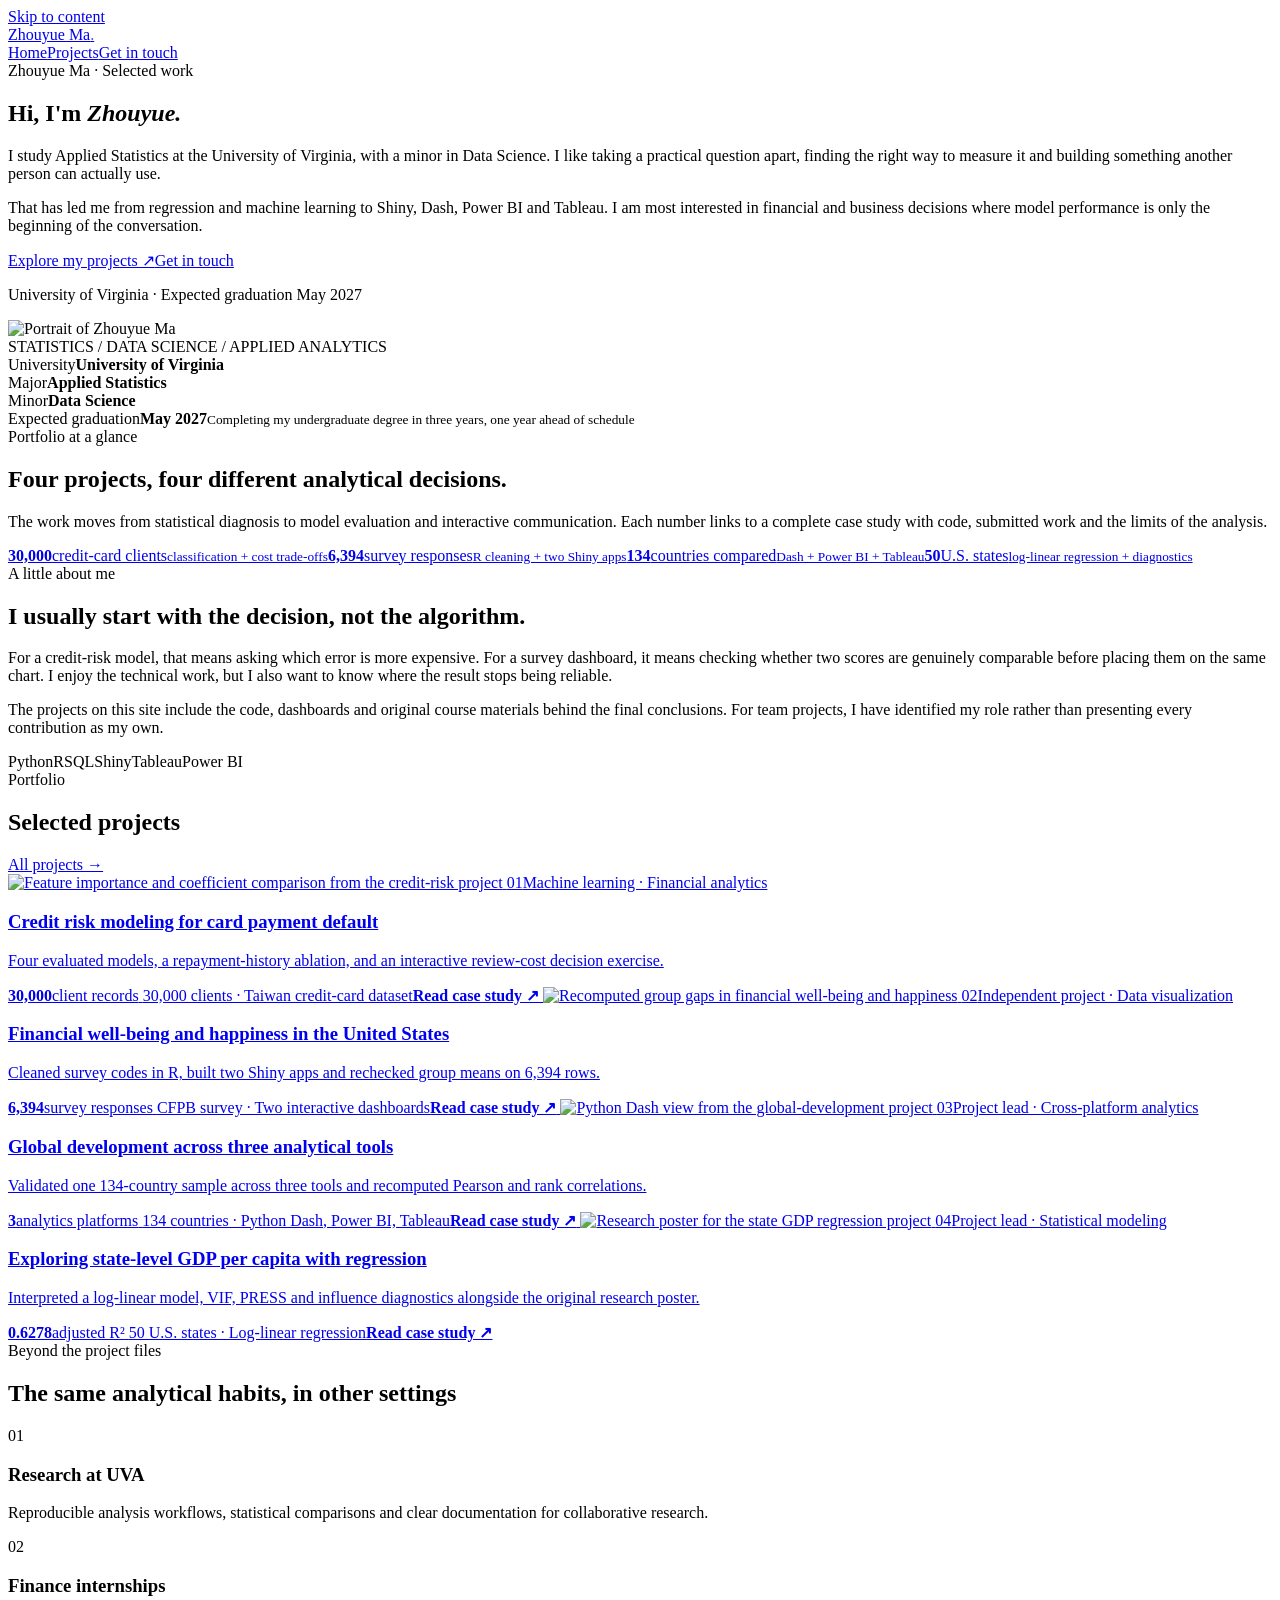
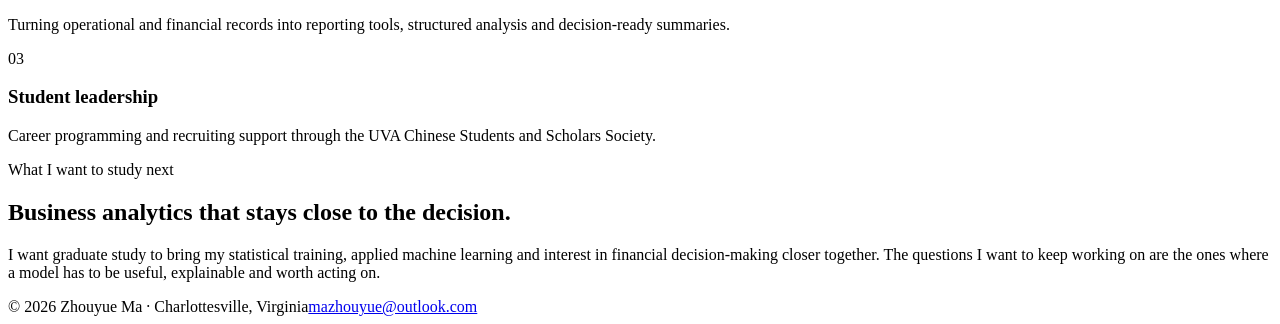
==== index.html @ e6e1ce8c "Publish portfolio: index.html" ====
<!doctype html><html lang="en"><head><meta charset="utf-8"><meta name="viewport" content="width=device-width,initial-scale=1"><meta name="theme-color" content="#12233d"><title>Selected work — Zhouyue Ma</title><meta name="description" content="Projects in financial analytics, machine learning and data visualization."><link rel="icon" type="image/svg+xml" href="/favicon.svg"><link rel="stylesheet" href="/assets/site.css"></head><body><a class="skip" href="#main">Skip to content</a><header class="mast"><nav class="wrap nav" aria-label="Main navigation"><a class="brand" href="/">Zhouyue Ma<span aria-hidden="true" style="color:#315de6">.</span></a><div class="navlinks"><a href="/" class="active" aria-current="page">Home</a><a href="/projects/" >Projects</a><a class="contact" href="mailto:mazhouyue@outlook.com">Get in touch</a></div></nav></header><main id="main"><div class="wrap">
<section class="personal-hero" aria-labelledby="home-title">
  <div class="personal-copy"><div class="eyebrow">Zhouyue Ma · Selected work</div>
    <h1 id="home-title">Hi, I'm <em>Zhouyue.</em></h1>
    <p class="personal-lead">I study Applied Statistics at the University of Virginia, with a minor in Data Science. I like taking a practical question apart, finding the right way to measure it and building something another person can actually use.</p>
    <p class="personal-detail">That has led me from regression and machine learning to Shiny, Dash, Power BI and Tableau. I am most interested in financial and business decisions where model performance is only the beginning of the conversation.</p>
    <div class="home-actions"><a class="link-button" href="/projects/">Explore my projects ↗</a><a class="link-button secondary" href="mailto:mazhouyue@outlook.com">Get in touch</a></div>
    <p class="personal-meta">University of Virginia · Expected graduation May 2027</p>
  </div>
  <div class="portrait-wrap"><div class="portrait-panel"><img src="https://zhouyue-ma-portfolio.aus6ve.chatgpt.site/assets/zhouyue-portrait.png" alt="Portrait of Zhouyue Ma" width="1024" height="1536"></div><span class="portrait-caption">STATISTICS / DATA SCIENCE / APPLIED ANALYTICS</span></div>
</section>
<section class="home-facts" aria-label="Profile at a glance"><div><span>University</span><strong>University of Virginia</strong></div><div><span>Major</span><strong>Applied Statistics</strong></div><div><span>Minor</span><strong>Data Science</strong></div><div><span>Expected graduation</span><strong>May 2027</strong><small>Completing my undergraduate degree in three years, one year ahead of schedule</small></div></section>
<section class="portfolio-snapshot" aria-labelledby="snapshot-title"><div class="snapshot-intro"><div class="eyebrow">Portfolio at a glance</div><h2 id="snapshot-title">Four projects, four different analytical decisions.</h2><p>The work moves from statistical diagnosis to model evaluation and interactive communication. Each number links to a complete case study with code, submitted work and the limits of the analysis.</p></div><div class="snapshot-grid"><a href="/projects/credit-risk/"><strong>30,000</strong><span>credit-card clients</span><small>classification + cost trade-offs</small></a><a href="/projects/financial-wellbeing/"><strong>6,394</strong><span>survey responses</span><small>R cleaning + two Shiny apps</small></a><a href="/projects/global-development/"><strong>134</strong><span>countries compared</span><small>Dash + Power BI + Tableau</small></a><a href="/projects/state-gdp-regression/"><strong>50</strong><span>U.S. states</span><small>log-linear regression + diagnostics</small></a></div></section>
<section class="about-home" id="about" aria-labelledby="about-title"><div class="eyebrow">A little about me</div><div class="about-layout"><h2 id="about-title">I usually start with the decision, not the algorithm.</h2><div><p>For a credit-risk model, that means asking which error is more expensive. For a survey dashboard, it means checking whether two scores are genuinely comparable before placing them on the same chart. I enjoy the technical work, but I also want to know where the result stops being reliable.</p><p>The projects on this site include the code, dashboards and original course materials behind the final conclusions. For team projects, I have identified my role rather than presenting every contribution as my own.</p><div class="tool-line"><span>Python</span><span>R</span><span>SQL</span><span>Shiny</span><span>Tableau</span><span>Power BI</span></div></div></div></section>
<section aria-labelledby="projects-title"><div class="section-head"><div><div class="eyebrow">Portfolio</div><h2 id="projects-title">Selected projects</h2></div><a href="/projects/">All projects →</a></div><div class="grid"><a class="card project-card project-1" href="/projects/credit-risk/">
          <span class="project-preview"><img src="https://zhouyue-ma-portfolio.aus6ve.chatgpt.site/assets/credit-risk-slide-28.png" alt="Feature importance and coefficient comparison from the credit-risk project" loading="lazy"></span>
          <span class="project-card-body"><span class="project-number">01</span><span class="meta">Machine learning · Financial analytics</span><h3>Credit risk modeling for card payment default</h3><p>Four evaluated models, a repayment-history ablation, and an interactive review-cost decision exercise.</p>
          <span class="project-proof"><strong>30,000</strong><span>client records</span></span>
          <span class="bottom"><span>30,000 clients · Taiwan credit-card dataset</span><b>Read case study ↗</b></span></span></a><a class="card project-card project-2" href="/projects/financial-wellbeing/">
          <span class="project-preview"><img src="https://zhouyue-ma-portfolio.aus6ve.chatgpt.site/assets/wellbeing-group-gaps.png" alt="Recomputed group gaps in financial well-being and happiness" loading="lazy"></span>
          <span class="project-card-body"><span class="project-number">02</span><span class="meta">Independent project · Data visualization</span><h3>Financial well-being and happiness in the United States</h3><p>Cleaned survey codes in R, built two Shiny apps and rechecked group means on 6,394 rows.</p>
          <span class="project-proof"><strong>6,394</strong><span>survey responses</span></span>
          <span class="bottom"><span>CFPB survey · Two interactive dashboards</span><b>Read case study ↗</b></span></span></a><a class="card project-card project-3" href="/projects/global-development/">
          <span class="project-preview"><img src="https://zhouyue-ma-portfolio.aus6ve.chatgpt.site/assets/development-original-003.png" alt="Python Dash view from the global-development project" loading="lazy"></span>
          <span class="project-card-body"><span class="project-number">03</span><span class="meta">Project lead · Cross-platform analytics</span><h3>Global development across three analytical tools</h3><p>Validated one 134-country sample across three tools and recomputed Pearson and rank correlations.</p>
          <span class="project-proof"><strong>3</strong><span>analytics platforms</span></span>
          <span class="bottom"><span>134 countries · Python Dash, Power BI, Tableau</span><b>Read case study ↗</b></span></span></a><a class="card project-card project-4" href="/projects/state-gdp-regression/">
          <span class="project-preview"><img src="https://zhouyue-ma-portfolio.aus6ve.chatgpt.site/assets/state-gdp-poster.png" alt="Research poster for the state GDP regression project" loading="lazy"></span>
          <span class="project-card-body"><span class="project-number">04</span><span class="meta">Project lead · Statistical modeling</span><h3>Exploring state-level GDP per capita with regression</h3><p>Interpreted a log-linear model, VIF, PRESS and influence diagnostics alongside the original research poster.</p>
          <span class="project-proof"><strong>0.6278</strong><span>adjusted R²</span></span>
          <span class="bottom"><span>50 U.S. states · Log-linear regression</span><b>Read case study ↗</b></span></span></a></div></section>
<section class="experience-home" aria-labelledby="experience-title"><div class="section-head"><div><div class="eyebrow">Beyond the project files</div><h2 id="experience-title">The same analytical habits, in other settings</h2></div></div><div class="experience-list"><article><span>01</span><div><h3>Research at UVA</h3><p>Reproducible analysis workflows, statistical comparisons and clear documentation for collaborative research.</p></div></article><article><span>02</span><div><h3>Finance internships</h3><p>Turning operational and financial records into reporting tools, structured analysis and decision-ready summaries.</p></div></article><article><span>03</span><div><h3>Student leadership</h3><p>Career programming and recruiting support through the UVA Chinese Students and Scholars Society.</p></div></article></div></section>
<section class="next-home"><div><div class="eyebrow">What I want to study next</div><h2>Business analytics that stays close to the decision.</h2></div><p>I want graduate study to bring my statistical training, applied machine learning and interest in financial decision-making closer together. The questions I want to keep working on are the ones where a model has to be useful, explainable and worth acting on.</p></section>
</div></main><footer class="footer"><div class="wrap"><span>© 2026 Zhouyue Ma · Charlottesville, Virginia</span><span><a href="mailto:mazhouyue@outlook.com">mazhouyue@outlook.com</a></span></div></footer></body></html>
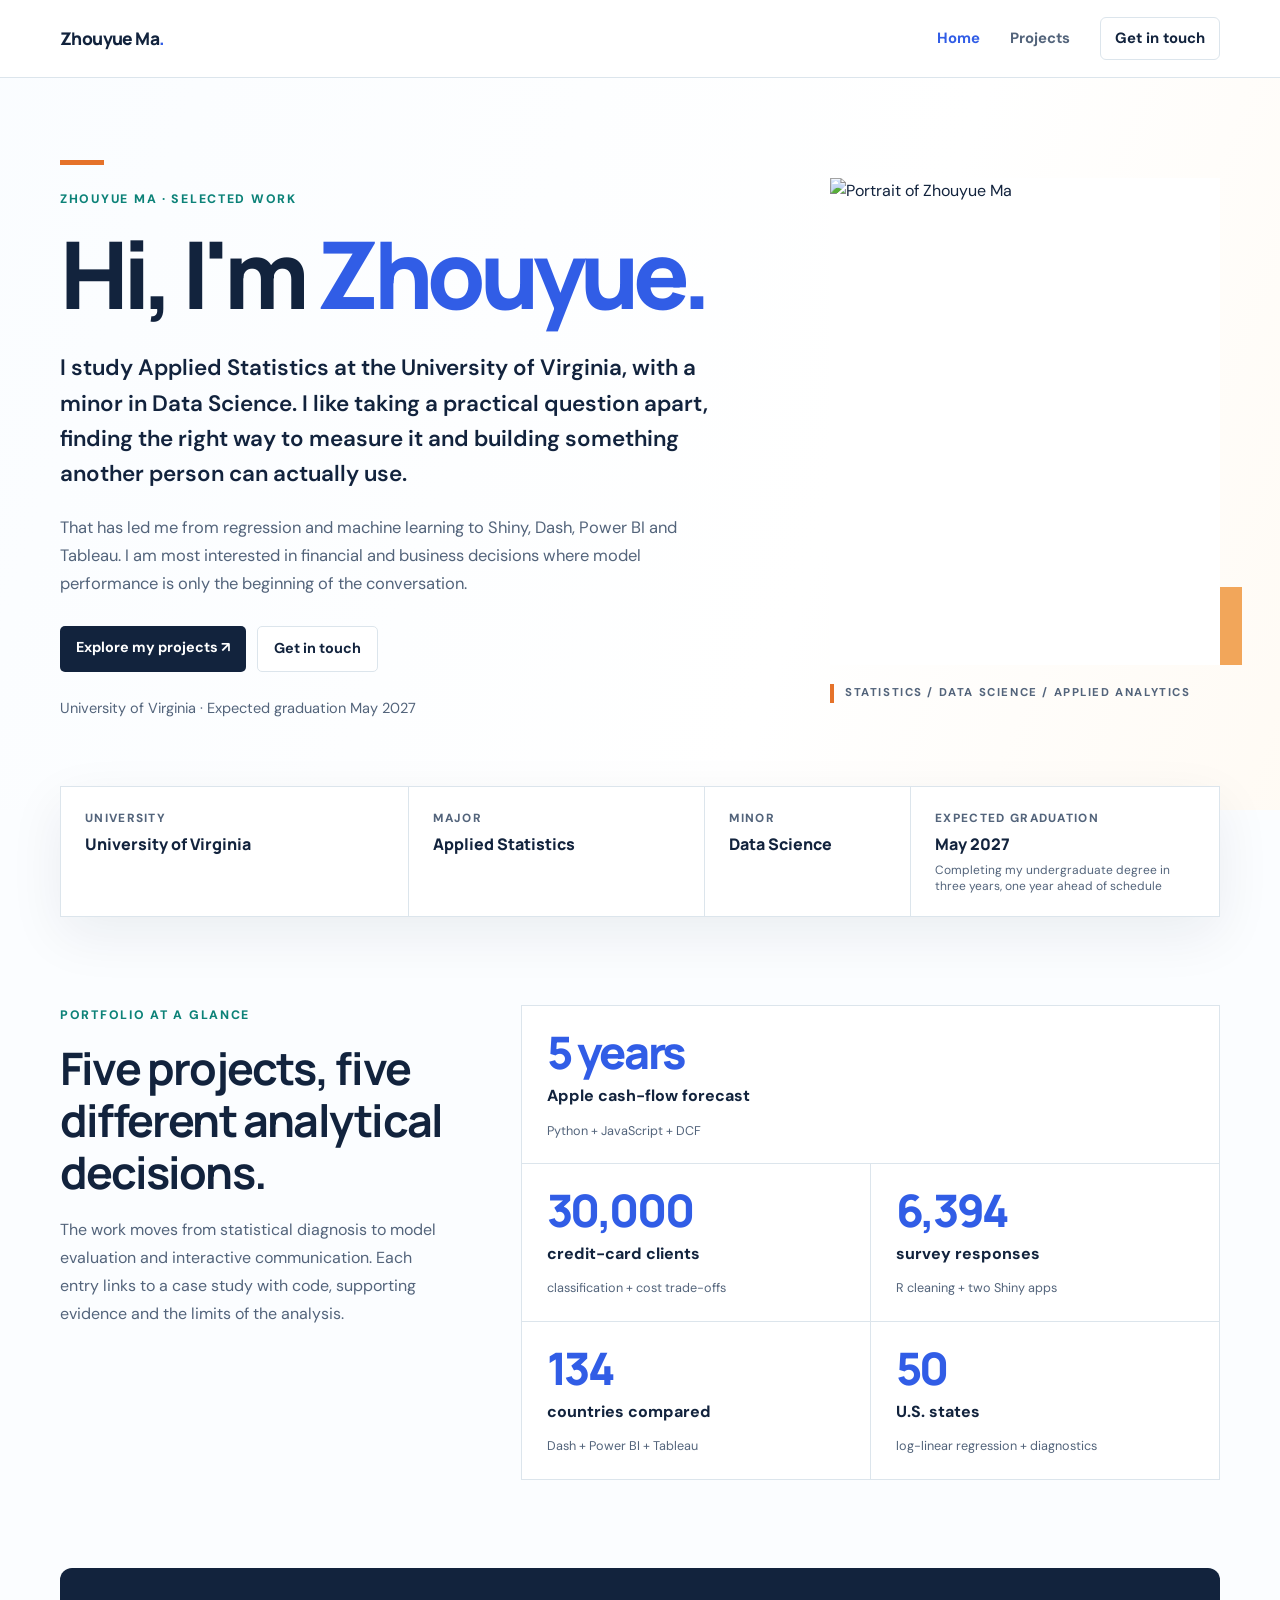
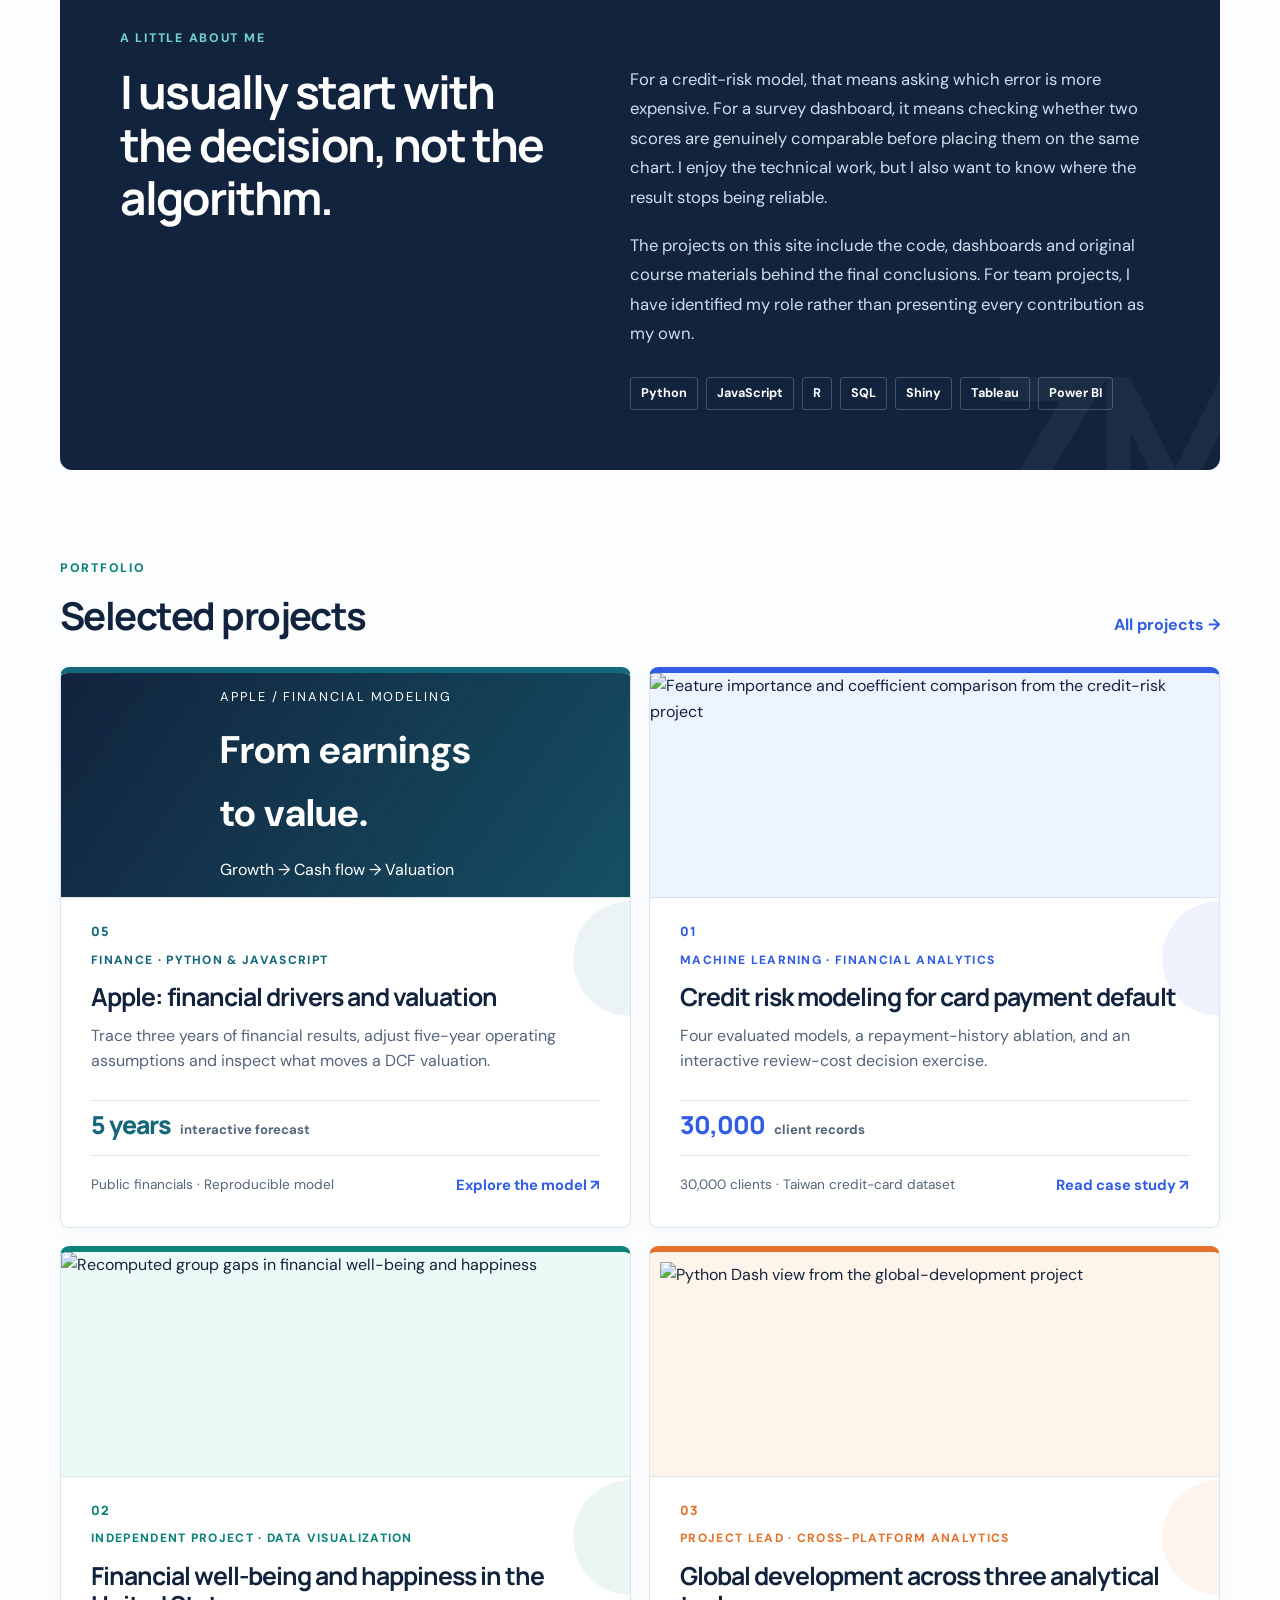
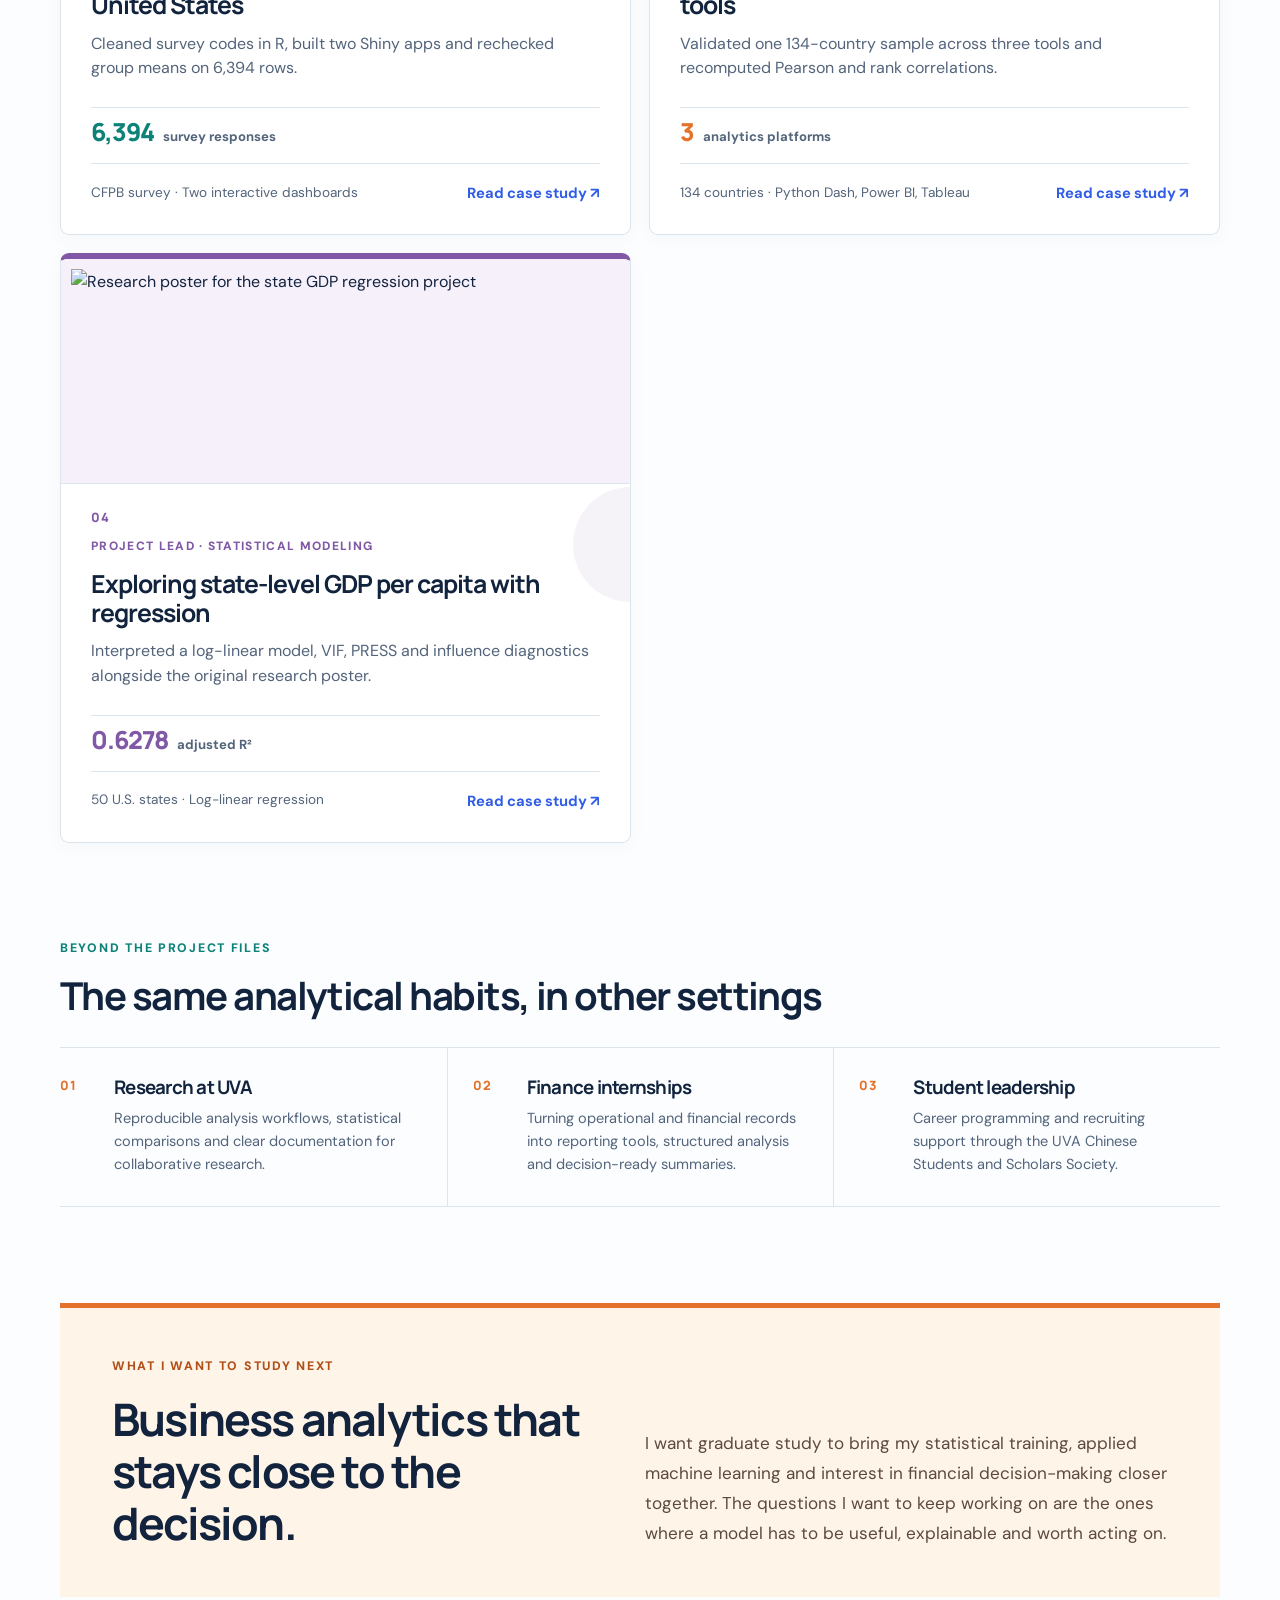
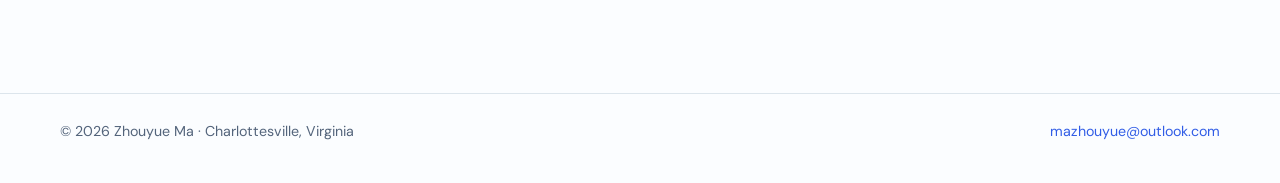
==== commit 5881e4bd: "Add Apple financial analysis and interactive DCF with sourced data and reproducible models" ====
--- a/index.html
+++ b/index.html
@@ -10,9 +10,9 @@
   <div class="portrait-wrap"><div class="portrait-panel"><img src="https://zhouyue-ma-portfolio.aus6ve.chatgpt.site/assets/zhouyue-portrait.png" alt="Portrait of Zhouyue Ma" width="1024" height="1536"></div><span class="portrait-caption">STATISTICS / DATA SCIENCE / APPLIED ANALYTICS</span></div>
 </section>
 <section class="home-facts" aria-label="Profile at a glance"><div><span>University</span><strong>University of Virginia</strong></div><div><span>Major</span><strong>Applied Statistics</strong></div><div><span>Minor</span><strong>Data Science</strong></div><div><span>Expected graduation</span><strong>May 2027</strong><small>Completing my undergraduate degree in three years, one year ahead of schedule</small></div></section>
-<section class="portfolio-snapshot" aria-labelledby="snapshot-title"><div class="snapshot-intro"><div class="eyebrow">Portfolio at a glance</div><h2 id="snapshot-title">Four projects, four different analytical decisions.</h2><p>The work moves from statistical diagnosis to model evaluation and interactive communication. Each number links to a complete case study with code, submitted work and the limits of the analysis.</p></div><div class="snapshot-grid"><a href="/projects/credit-risk/"><strong>30,000</strong><span>credit-card clients</span><small>classification + cost trade-offs</small></a><a href="/projects/financial-wellbeing/"><strong>6,394</strong><span>survey responses</span><small>R cleaning + two Shiny apps</small></a><a href="/projects/global-development/"><strong>134</strong><span>countries compared</span><small>Dash + Power BI + Tableau</small></a><a href="/projects/state-gdp-regression/"><strong>50</strong><span>U.S. states</span><small>log-linear regression + diagnostics</small></a></div></section>
-<section class="about-home" id="about" aria-labelledby="about-title"><div class="eyebrow">A little about me</div><div class="about-layout"><h2 id="about-title">I usually start with the decision, not the algorithm.</h2><div><p>For a credit-risk model, that means asking which error is more expensive. For a survey dashboard, it means checking whether two scores are genuinely comparable before placing them on the same chart. I enjoy the technical work, but I also want to know where the result stops being reliable.</p><p>The projects on this site include the code, dashboards and original course materials behind the final conclusions. For team projects, I have identified my role rather than presenting every contribution as my own.</p><div class="tool-line"><span>Python</span><span>R</span><span>SQL</span><span>Shiny</span><span>Tableau</span><span>Power BI</span></div></div></div></section>
-<section aria-labelledby="projects-title"><div class="section-head"><div><div class="eyebrow">Portfolio</div><h2 id="projects-title">Selected projects</h2></div><a href="/projects/">All projects →</a></div><div class="grid"><a class="card project-card project-1" href="/projects/credit-risk/">
+<section class="portfolio-snapshot" aria-labelledby="snapshot-title"><div class="snapshot-intro"><div class="eyebrow">Portfolio at a glance</div><h2 id="snapshot-title">Five projects, five different analytical decisions.</h2><p>The work moves from statistical diagnosis to model evaluation and interactive communication. Each entry links to a case study with code, supporting evidence and the limits of the analysis.</p></div><div class="snapshot-grid"><a href="/projects/apple-valuation/"><strong>5 years</strong><span>Apple cash-flow forecast</span><small>Python + JavaScript + DCF</small></a><a href="/projects/credit-risk/"><strong>30,000</strong><span>credit-card clients</span><small>classification + cost trade-offs</small></a><a href="/projects/financial-wellbeing/"><strong>6,394</strong><span>survey responses</span><small>R cleaning + two Shiny apps</small></a><a href="/projects/global-development/"><strong>134</strong><span>countries compared</span><small>Dash + Power BI + Tableau</small></a><a href="/projects/state-gdp-regression/"><strong>50</strong><span>U.S. states</span><small>log-linear regression + diagnostics</small></a></div></section>
+<section class="about-home" id="about" aria-labelledby="about-title"><div class="eyebrow">A little about me</div><div class="about-layout"><h2 id="about-title">I usually start with the decision, not the algorithm.</h2><div><p>For a credit-risk model, that means asking which error is more expensive. For a survey dashboard, it means checking whether two scores are genuinely comparable before placing them on the same chart. I enjoy the technical work, but I also want to know where the result stops being reliable.</p><p>The projects on this site include the code, dashboards and original course materials behind the final conclusions. For team projects, I have identified my role rather than presenting every contribution as my own.</p><div class="tool-line"><span>Python</span><span>JavaScript</span><span>R</span><span>SQL</span><span>Shiny</span><span>Tableau</span><span>Power BI</span></div></div></div></section>
+<section aria-labelledby="projects-title"><div class="section-head"><div><div class="eyebrow">Portfolio</div><h2 id="projects-title">Selected projects</h2></div><a href="/projects/">All projects →</a></div><div class="grid"><a class="card project-card project-5" href="/projects/apple-valuation/"><span class="project-preview" style="display:flex;align-items:center;justify-content:center;min-height:210px;background:linear-gradient(125deg,#12233d,#154f63);color:white;"><span style="padding:28px"><span style="display:block;font-size:.8rem;letter-spacing:.15em">APPLE / FINANCIAL MODELING</span><strong style="display:block;font-size:2.4rem;margin:12px 0">From earnings<br>to value.</strong><span>Growth → Cash flow → Valuation</span></span></span><span class="project-card-body"><span class="project-number">05</span><span class="meta">Finance · Python & JavaScript</span><h3>Apple: financial drivers and valuation</h3><p>Trace three years of financial results, adjust five-year operating assumptions and inspect what moves a DCF valuation.</p><span class="project-proof"><strong>5 years</strong><span>interactive forecast</span></span><span class="bottom"><span>Public financials · Reproducible model</span><b>Explore the model ↗</b></span></span></a><a class="card project-card project-1" href="/projects/credit-risk/">
           <span class="project-preview"><img src="https://zhouyue-ma-portfolio.aus6ve.chatgpt.site/assets/credit-risk-slide-28.png" alt="Feature importance and coefficient comparison from the credit-risk project" loading="lazy"></span>
           <span class="project-card-body"><span class="project-number">01</span><span class="meta">Machine learning · Financial analytics</span><h3>Credit risk modeling for card payment default</h3><p>Four evaluated models, a repayment-history ablation, and an interactive review-cost decision exercise.</p>
           <span class="project-proof"><strong>30,000</strong><span>client records</span></span>
@@ -31,4 +31,4 @@
           <span class="bottom"><span>50 U.S. states · Log-linear regression</span><b>Read case study ↗</b></span></span></a></div></section>
 <section class="experience-home" aria-labelledby="experience-title"><div class="section-head"><div><div class="eyebrow">Beyond the project files</div><h2 id="experience-title">The same analytical habits, in other settings</h2></div></div><div class="experience-list"><article><span>01</span><div><h3>Research at UVA</h3><p>Reproducible analysis workflows, statistical comparisons and clear documentation for collaborative research.</p></div></article><article><span>02</span><div><h3>Finance internships</h3><p>Turning operational and financial records into reporting tools, structured analysis and decision-ready summaries.</p></div></article><article><span>03</span><div><h3>Student leadership</h3><p>Career programming and recruiting support through the UVA Chinese Students and Scholars Society.</p></div></article></div></section>
 <section class="next-home"><div><div class="eyebrow">What I want to study next</div><h2>Business analytics that stays close to the decision.</h2></div><p>I want graduate study to bring my statistical training, applied machine learning and interest in financial decision-making closer together. The questions I want to keep working on are the ones where a model has to be useful, explainable and worth acting on.</p></section>
-</div></main><footer class="footer"><div class="wrap"><span>© 2026 Zhouyue Ma · Charlottesville, Virginia</span><span><a href="mailto:mazhouyue@outlook.com">mazhouyue@outlook.com</a></span></div></footer></body></html>+</div></main><footer class="footer"><div class="wrap"><span>© 2026 Zhouyue Ma · Charlottesville, Virginia</span><span><a href="mailto:mazhouyue@outlook.com">mazhouyue@outlook.com</a></span></div></footer></body></html>
--- a/assets/site.css
+++ b/assets/site.css
@@ -0,0 +1,30 @@
+@import url('https://fonts.googleapis.com/css2?family=DM+Sans:wght@400;500;600;700&family=Manrope:wght@400;500;600;700;800&display=swap');
+:root{color-scheme:light;--ink:#12233d;--muted:#53647b;--blue:#315de6;--teal:#0c8278;--amber:#d89124;--line:#dce5ec;--wash:#f1f6fb;--white:#fff;--shadow:0 16px 48px rgba(20,46,78,.08)}
+.project-5{--card-accent:#146879;--card-wash:#edf6f7}@media(min-width:621px){.snapshot-grid a:first-child{grid-column:1 / -1;min-height:130px}}
+*{box-sizing:border-box}html{scroll-behavior:smooth}body{margin:0;background:#fbfdff;color:var(--ink);font-family:'DM Sans',Arial,sans-serif;font-size:1rem;line-height:1.65}a{color:var(--blue);text-decoration:none}a:hover{text-decoration:underline}a:focus-visible,button:focus-visible{outline:3px solid var(--amber);outline-offset:3px}img{max-width:100%;height:auto}h1,h2,h3,p{margin-top:0}h1,h2,h3{font-family:Manrope,Arial,sans-serif;line-height:1.16;letter-spacing:-.04em}h1{font-size:clamp(2.65rem,6vw,5.25rem);font-weight:800}h2{font-size:clamp(1.75rem,3vw,2.55rem)}h3{font-size:1.27rem}.wrap{width:min(1160px,calc(100% - 48px));margin-inline:auto}.skip{position:absolute;left:-9999px;top:10px;background:var(--ink);color:#fff;padding:.6rem 1rem;z-index:10}.skip:focus{left:14px}.mast{border-bottom:1px solid var(--line);background:#fff}.nav{min-height:77px;display:flex;align-items:center;justify-content:space-between;gap:20px}.brand{font-family:Manrope,Arial,sans-serif;font-weight:800;font-size:1.09rem;color:var(--ink);letter-spacing:-.035em}.brand:hover{text-decoration:none}.navlinks{display:flex;align-items:center;gap:30px}.navlinks a{font-weight:700;color:var(--muted);font-size:.93rem}.navlinks a.active,.navlinks a:hover{color:var(--blue)}.navlinks .contact{border:1px solid var(--line);padding:.49rem .88rem;border-radius:6px;color:var(--ink)}.eyebrow{text-transform:uppercase;letter-spacing:.14em;font-size:.77rem;font-weight:800;color:var(--teal);margin-bottom:1rem}.hero{display:grid;grid-template-columns:minmax(0,1.26fr) minmax(260px,.74fr);align-items:end;gap:55px;padding:92px 0 74px}.hero h1{margin-bottom:20px}.hero h1 em{font-style:normal;color:var(--blue)}.intro{font-size:clamp(1.12rem,1.7vw,1.3rem);line-height:1.65;max-width:660px;color:var(--muted)}.hero-note{background:var(--ink);color:#e8efff;padding:31px;border-radius:10px;position:relative;overflow:hidden}.hero-note:before{content:"";position:absolute;top:0;left:0;right:0;height:5px;background:linear-gradient(90deg,var(--blue),#42cfca,var(--amber))}.hero-note .label{color:#a9c1ff;font-weight:800;font-size:.76rem;letter-spacing:.15em;text-transform:uppercase}.hero-note p{font-size:1.14rem;line-height:1.48;margin:18px 0 24px}.hero-note small{color:#c6d5ed;font-size:.85rem}.metrics{display:grid;grid-template-columns:repeat(3,1fr);border-block:1px solid var(--line);margin-bottom:85px}.metric{padding:23px 0}.metric+ .metric{border-left:1px solid var(--line);padding-left:34px}.metric strong{display:block;font-family:Manrope;font-weight:800;font-size:1.18rem}.metric span{display:block;color:var(--muted);font-size:.88rem}.section-head{display:flex;justify-content:space-between;align-items:end;gap:30px;margin:0 0 28px}.section-head h2{margin-bottom:0}.section-head a{white-space:nowrap;font-weight:700}.grid{display:grid;grid-template-columns:repeat(2,minmax(0,1fr));gap:18px}.card{background:#fff;border:1px solid var(--line);border-radius:9px;padding:31px;display:flex;flex-direction:column;min-height:295px;box-shadow:0 4px 20px rgba(25,49,74,.03);transition:transform .2s,box-shadow .2s,border-color .2s;color:var(--ink)}.card:hover{text-decoration:none;transform:translateY(-3px);border-color:#a8bfe5;box-shadow:var(--shadow)}.card .meta{font-weight:800;color:var(--teal);font-size:.75rem;letter-spacing:.11em;text-transform:uppercase}.card h3{font-size:1.55rem;margin:26px 0 12px}.card p{color:var(--muted);line-height:1.55;margin-bottom:26px}.card .bottom{margin-top:auto;display:flex;justify-content:space-between;gap:16px;align-items:center;border-top:1px solid var(--line);padding-top:17px;font-size:.85rem;color:var(--muted)}.card .bottom b{color:var(--blue);font-size:.92rem}.card.featured{background:#eef5ff;border-color:#cfddf4}.card.featured .meta{color:var(--blue)}.closing{margin:90px 0 95px;background:#eaf3f7;border-radius:10px;padding:48px 54px}.closing p{color:var(--muted);max-width:690px;margin-bottom:0}.footer{border-top:1px solid var(--line);padding:26px 0 40px;color:var(--muted);font-size:.89rem}.footer .wrap{display:flex;justify-content:space-between;gap:20px}.listing-top{padding:74px 0 42px}.listing-top h1{font-size:clamp(2.7rem,5vw,4.1rem);margin-bottom:14px}.listing-top p{color:var(--muted);max-width:750px;font-size:1.15rem}.listing{padding-bottom:90px}.article-head{padding:67px 0 50px;border-bottom:1px solid var(--line)}.breadcrumb{font-size:.86rem;font-weight:700;margin-bottom:31px}.breadcrumb a{color:var(--muted)}.article-head h1{max-width:1010px;font-size:clamp(2.6rem,5.3vw,4.65rem);margin-bottom:20px}.article-head .dek{font-size:1.22rem;line-height:1.55;color:var(--muted);max-width:790px;margin-bottom:25px}.tags{display:flex;flex-wrap:wrap;gap:9px}.tags span{border:1px solid #cadaeb;border-radius:4px;padding:4px 11px;font-size:.82rem;font-weight:700;color:#3c536b;background:#fff}.article{display:grid;grid-template-columns:minmax(0,1.54fr) minmax(255px,.66fr);gap:65px;padding-top:52px;padding-bottom:95px}.article h2{font-size:1.7rem;margin:48px 0 15px}.article h2:first-child{margin-top:0}.article p,.article li{color:#34465c}.article ul{padding-left:1.3rem}.article li{padding-left:4px;margin-bottom:.65rem}.side{align-self:start;position:sticky;top:24px;border:1px solid var(--line);background:#fff;border-radius:8px;padding:26px}.side .k{font-size:.76rem;letter-spacing:.12em;text-transform:uppercase;font-weight:800;color:var(--teal);margin-bottom:7px}.side p{margin-bottom:19px;color:var(--ink);font-size:.94rem;line-height:1.48}.side p:last-child{margin-bottom:0}.figure{background:var(--wash);border:1px solid var(--line);border-radius:8px;margin:25px 0 35px;padding:20px}.figure img{width:100%;display:block;background:#fff;border-radius:4px}.figure figcaption{font-size:.85rem;color:var(--muted);margin-top:13px}.statrow{display:grid;grid-template-columns:repeat(3,1fr);gap:9px;margin:26px 0}.statbox{background:#edf4fa;border-top:3px solid var(--blue);padding:18px 17px;border-radius:3px}.statbox b{display:block;font-family:Manrope;font-size:1.42rem;line-height:1.2}.statbox span{display:block;color:var(--muted);font-size:.81rem;margin-top:6px;line-height:1.45}.callout{background:#eff9f7;border-left:3px solid var(--teal);padding:17px 20px;margin:25px 0;color:var(--ink)}.callout p{margin:0}.link-row{display:flex;flex-wrap:wrap;gap:12px;margin:24px 0}.link-button{display:inline-block;background:var(--ink);color:white;padding:.64rem 1rem;border-radius:5px;font-weight:700;font-size:.9rem}.link-button:hover{background:var(--blue);color:#fff;text-decoration:none}.link-button.secondary{background:#fff;color:var(--ink);border:1px solid var(--line)}.smallprint{font-size:.87rem;color:var(--muted)!important}.plot{width:100%;display:block;background:white;border-radius:4px}hr{border:0;border-top:1px solid var(--line);margin:38px 0}@media(max-width:850px){.hero{grid-template-columns:1fr;padding:65px 0 48px;gap:28px}.hero-note{max-width:520px}.article{grid-template-columns:1fr;gap:20px}.side{position:static;order:-1}.metrics{margin-bottom:65px}}@media(max-width:620px){.wrap{width:min(100% - 32px,1160px)}.nav{min-height:65px}.navlinks{gap:13px}.navlinks a{font-size:.84rem}.navlinks .contact{display:none}.brand{font-size:1rem}.grid{grid-template-columns:1fr}.metrics{grid-template-columns:1fr}.metric+.metric{border-left:0;border-top:1px solid var(--line);padding-left:0}.metric{padding:13px 0}.section-head{align-items:start;flex-direction:column;gap:8px}.closing{padding:30px 24px;margin:60px 0}.footer .wrap{display:block}.article-head{padding-top:42px}.statrow{grid-template-columns:1fr}.card{min-height:255px}.article{padding-top:25px}.listing-top{padding-top:45px}}
+
+.article.expanded{grid-template-columns:minmax(0,1fr)}.article.expanded .side{position:static;order:-1}.visual-gallery{display:grid;grid-template-columns:minmax(0,1fr);gap:10px;margin:24px 0 40px}.visual-gallery .figure{margin:0;padding:18px}.visual-gallery img{width:100%;height:auto}.dashboard-frame{border:1px solid var(--line);background:#fff;border-radius:8px;overflow:hidden;min-height:680px;margin:20px 0 4px}.dashboard-frame iframe{display:block;border:0;width:100%;height:680px}.article.expanded h3{margin:32px 0 10px;font-size:1.28rem}@media(max-width:620px){.visual-gallery .figure{padding:9px}.dashboard-frame,.dashboard-frame iframe{min-height:540px;height:540px}}
+
+.case-jump{display:flex;gap:10px;flex-wrap:wrap;border-top:1px solid var(--line);border-bottom:1px solid var(--line);padding:18px 0;margin:30px 0}.case-jump a{background:var(--wash);border:1px solid var(--line);border-radius:5px;padding:7px 13px;font-weight:700}.results-table{max-width:100%;overflow-x:auto;margin:24px 0 32px;border:1px solid var(--line);border-radius:8px}.results-table table{border-collapse:collapse;width:100%;min-width:710px;font-size:.9rem;font-variant-numeric:tabular-nums;background:#fff}.results-table caption{text-align:left;font-weight:700;padding:14px 17px;color:var(--ink)}.results-table th,.results-table td{padding:12px 14px;border-top:1px solid var(--line);text-align:right}.results-table th:first-child,.results-table td:first-child{text-align:left}.results-table thead{background:var(--wash)}.results-table tbody tr:nth-child(even){background:#f8fbfe}
+
+/* Technical case-study layout */
+.tech-case{max-width:1040px}.tech-eyebrow{color:var(--teal);font-size:.83rem;letter-spacing:.12em;text-transform:uppercase;font-weight:800;margin:6px 0 12px}.tech-case h2{font-size:clamp(2rem,4vw,3.25rem);max-width:850px;margin:0 0 20px}.tech-case h3{font-size:clamp(1.45rem,2vw,1.9rem);margin:55px 0 14px}.tech-case h4{font-size:1.13rem;margin:22px 0 12px}.tech-case .tech-intro{font-size:1.18rem;max-width:830px;line-height:1.65}.tech-facts{display:flex;gap:0;flex-wrap:wrap;background:var(--wash);border:1px solid var(--line);border-radius:8px;margin:28px 0 38px}.tech-facts>div{flex:1 1 220px;padding:20px;border-right:1px solid var(--line)}.tech-facts>div:last-child{border-right:0}.tech-facts b{display:block;font-size:1.8rem;color:var(--ink);line-height:1.15}.tech-facts span{display:block;color:var(--muted);font-size:.93rem;margin-top:7px}.method-grid{display:grid;grid-template-columns:repeat(3,minmax(0,1fr));gap:13px;margin:22px 0}.method-grid>div,.tech-judgment,.platform-grid>div{border:1px solid var(--line);background:#fff;border-radius:8px;padding:22px}.method-grid b,.tech-judgment b,.platform-grid b{display:block;font-size:1.04rem;color:var(--ink);margin-bottom:9px}.method-grid p,.tech-judgment p,.platform-grid p{margin-bottom:0}.tech-note{font-size:.92rem;color:var(--muted);max-width:870px}.tech-control{border:1px solid var(--line);border-radius:8px;background:var(--wash);padding:24px;margin:20px 0}.tech-control label{display:block;font-weight:700}.tech-control input{display:block;width:100%;max-width:520px;margin:18px 0;accent-color:var(--blue)}.tech-control p{font-size:.9rem;margin:0}.tech-judgment{border-left:4px solid var(--teal);background:var(--wash);margin:38px 0}.tech-pair{display:grid;grid-template-columns:repeat(2,minmax(0,1fr));gap:20px}.tech-pair .figure{margin:12px 0}.tech-pair .dashboard-frame,.tech-pair .dashboard-frame iframe{height:580px;min-height:580px}.code-window{overflow-x:auto;background:#142540;color:#eaf3ff;padding:23px;border-radius:8px;line-height:1.55;font-size:.94rem}.code-window code{font-family:ui-monospace,SFMono-Regular,Menlo,monospace}.tool-controls{display:flex;gap:18px;flex-wrap:wrap;margin:20px 0}.tool-controls label{font-size:.95rem;font-weight:700;flex:1 1 290px}.tool-controls select,.tool-controls input{display:block;width:100%;padding:11px 13px;margin-top:8px;border:1px solid #aabacc;border-radius:5px;background:#fff;font:inherit;color:var(--ink)}.tech-plot{border:1px solid var(--line);background:#fff;border-radius:8px;padding:10px 18px 18px}.tech-plot svg{display:block;width:100%;height:auto}.tech-plot p{margin:3px 8px}.platform-grid{display:grid;grid-template-columns:1fr;gap:24px}.platform-grid img{display:block;width:100%;height:auto;max-height:650px;object-fit:contain;background:#f6f9fc;border:1px solid var(--line);margin:14px 0}.platform-grid p{margin:9px 0}.equation-card{background:#142540;color:#fff;padding:28px;border-radius:8px;margin:27px 0}.equation-card span,.equation-card small{display:block;color:#d3e0ef}.equation-card strong{display:block;font-size:clamp(1.05rem,2vw,1.45rem);font-weight:650;line-height:1.55;margin:12px 0;overflow-wrap:anywhere}.calculated{border:1px solid var(--line);border-radius:8px;padding:20px;background:var(--wash)}.calculated strong{display:block;font-size:2rem;color:var(--blue)}.calculated span{color:var(--muted)}.source-evidence{margin:55px 0;border:1px solid var(--line);border-radius:8px;background:#fff}.source-evidence summary{cursor:pointer;font-weight:750;font-size:1.1rem;padding:20px 23px;color:var(--ink)}.source-evidence summary:hover{background:var(--wash)}.source-evidence-inner{border-top:1px solid var(--line);padding:18px 23px 28px}.source-evidence-inner h2:first-child{margin-top:12px}@media(max-width:750px){.method-grid,.tech-pair{grid-template-columns:1fr}.tech-facts>div{border-bottom:1px solid var(--line)}.tech-pair .dashboard-frame,.tech-pair .dashboard-frame iframe{height:540px;min-height:540px}.source-evidence-inner{padding:14px}}
+
+.group-explorer{border:1px solid var(--line);border-radius:8px;background:#fff;padding:20px;margin:18px 0}.group-row{border-top:1px solid var(--line);padding:14px 0}.group-label{font-weight:750;color:var(--ink);margin-bottom:8px}.group-bar{display:grid;grid-template-columns:170px minmax(0,1fr) 48px;gap:12px;align-items:center;font-size:.88rem;margin:5px 0}.group-track{height:10px;background:#e9f0f6;border-radius:3px;overflow:hidden}.group-track div{height:100%}@media(max-width:620px){.group-bar{grid-template-columns:120px minmax(0,1fr) 38px;gap:7px;font-size:.77rem}.group-explorer{padding:12px}}
+
+.supplemental-evidence{margin:55px 0;padding-top:27px;border-top:1px solid var(--line)}.supplemental-evidence h3{margin-bottom:13px}.supplemental-evidence>p{color:var(--muted)}
+.model-visual,.cost-chart{border:1px solid var(--line);background:#fff;border-radius:8px;padding:23px;margin:24px 0 30px}.model-visual b{font-size:1.12rem}.model-visual p{color:var(--muted);max-width:700px;margin:5px 0 18px}.model-visual label{font-weight:700;display:block;max-width:260px}.model-visual select{font:inherit;width:100%;background:var(--wash);border:1px solid #afbfce;border-radius:5px;padding:8px 12px;margin:7px 0 21px}.model-bar-row{display:grid;grid-template-columns:180px minmax(0,1fr) 55px;align-items:center;gap:14px;padding:10px 0;border-top:1px solid var(--line);font-size:.91rem}.model-bar-track{height:17px;background:var(--wash);border-radius:3px;overflow:hidden}.model-bar-track i{height:100%;display:block;border-radius:3px}.model-bar-row strong{font-variant-numeric:tabular-nums}.cost-chart svg{display:block;width:100%;height:auto}.cost-legend{display:flex;flex-wrap:wrap;gap:8px 20px;font-size:.84rem;color:var(--muted)}.cost-legend span{display:inline-flex;align-items:center;gap:7px}.cost-legend i{display:inline-block;width:13px;height:13px;border-radius:3px}.tableau-frame{height:900px;border:1px solid var(--line);border-radius:8px;overflow:auto;background:#f1f6fb;margin:17px 0}.tableau-frame iframe{display:block;width:100%;height:100%;border:0}.tableau-fallback{border-top:1px solid var(--line);margin-top:25px;padding-top:16px}.tableau-fallback summary{cursor:pointer;font-weight:700;color:var(--blue)}.tableau-fallback p{color:var(--muted);margin:12px 0}.tableau-fallback img{width:100%;height:auto;max-height:none}@media(max-width:620px){.model-visual,.cost-chart{padding:12px}.model-bar-row{grid-template-columns:96px minmax(0,1fr) 42px;gap:6px;font-size:.75rem}.tableau-frame{height:650px}}
+.tableau-ranking{margin:28px 0 35px;border:1px solid var(--line);background:#fff;border-radius:8px;padding:22px}.tableau-ranking h4{margin:0 0 9px}.tableau-ranking p{color:var(--muted);font-size:.94rem;max-width:740px}.tableau-ranking ol{padding-left:32px;list-style:decimal;font-variant-numeric:tabular-nums}.tableau-ranking li{padding:7px 0;display:list-item}.tableau-ranking li::marker{color:var(--muted)}.tableau-ranking li span:first-child{display:inline-block;width:32%;vertical-align:middle}.tableau-ranking .rank-track{display:inline-block;width:52%;height:13px;border-radius:2px;background:#e9f0f6;vertical-align:middle;margin-right:2%}.tableau-ranking .rank-track i{display:block;height:100%;background:#0c8278;border-radius:2px}.tableau-ranking strong{font-size:.9rem}@media(max-width:620px){.tableau-ranking{padding:14px}.tableau-ranking li span:first-child{width:48%;font-size:.82rem;line-height:1.2}.tableau-ranking .rank-track{width:31%}.tableau-ranking strong{font-size:.8rem}}
+.personal-hero{display:grid;grid-template-columns:minmax(0,1.35fr) minmax(285px,.82fr);gap:clamp(28px,6vw,95px);align-items:center;padding:82px 0 89px}.personal-hero h1{font-size:clamp(3.25rem,7.3vw,6.4rem);line-height:1.04;margin:12px 0 28px;letter-spacing:-.065em}.personal-hero h1 em{font-style:normal;color:var(--blue)}.personal-lead{font-size:clamp(1.18rem,1.9vw,1.4rem);line-height:1.57;font-weight:600;max-width:680px;color:var(--ink)}.personal-detail{font-size:1.03rem;line-height:1.72;max-width:665px;color:var(--muted);margin:21px 0 27px}.home-actions{display:flex;gap:11px;flex-wrap:wrap}.personal-meta{margin:25px 0 0;font-size:.91rem;color:var(--muted)}.portrait-wrap{max-width:390px;width:100%;justify-self:end}.portrait-panel{width:100%;aspect-ratio:4/5;background:#fff;border:0;padding:0;box-shadow:none;overflow:hidden}.portrait-panel img{display:block;width:100%;height:100%;object-fit:cover;object-position:center 21%;background:#fff}.portrait-monogram{display:flex;width:100%;height:100%;align-items:center;justify-content:center;flex-direction:column;color:#eaf3ff;background:linear-gradient(145deg,#142540,#315de6);font:800 clamp(5rem,13vw,9rem)/1 Manrope,Arial,sans-serif;letter-spacing:-.1em}.portrait-monogram span{font:700 .88rem/1.5 'DM Sans',Arial,sans-serif;letter-spacing:.18em;text-transform:uppercase;margin:30px 0 0}.portrait-caption{display:block;margin:19px 0 0;color:var(--muted);font-weight:750;letter-spacing:.14em;font-size:.71rem}.about-home{border-top:1px solid var(--line);padding:69px 0 76px;margin-bottom:12px}.about-layout{display:grid;grid-template-columns:minmax(0,.9fr) minmax(0,1.1fr);gap:clamp(30px,6vw,90px)}.about-layout h2{font-size:clamp(2rem,3.6vw,3.1rem);max-width:450px}.about-layout p{color:var(--muted);font-size:1.04rem;line-height:1.78;margin:0 0 18px}@media(max-width:800px){.personal-hero{grid-template-columns:minmax(0,1fr) minmax(190px,.55fr);gap:25px;padding:52px 0 65px}.portrait-wrap{max-width:300px}.about-layout{gap:30px}}@media(max-width:620px){.personal-hero{display:flex;flex-direction:column-reverse;align-items:flex-start;padding:30px 0 54px;gap:32px}.portrait-wrap{width:min(260px,78%);align-self:center;margin-right:0}.portrait-caption{text-align:center;font-size:.62rem}.personal-hero h1{font-size:clamp(2.9rem,12vw,4.6rem)}.personal-lead{font-size:1.16rem}.about-home{padding:45px 0 50px}.about-layout{grid-template-columns:1fr;gap:10px}}
+
+/* Homepage editorial layers */
+.personal-hero{position:relative}.personal-hero:before{content:"";position:absolute;left:-50vw;right:-50vw;top:0;bottom:0;z-index:-1;background:linear-gradient(110deg,#f7fbff 0%,#fff 58%,#fff6e9 100%)}.personal-copy{position:relative}.personal-copy:before{content:"";display:block;width:44px;height:5px;background:#e5722a;margin-bottom:24px}.portrait-wrap{position:relative}.portrait-wrap:before{content:"";position:absolute;z-index:-1;width:78px;height:78px;right:-22px;bottom:38px;background:#f2a65a}.portrait-caption{border-left:4px solid #e5722a;padding-left:11px}
+.home-facts{display:grid;grid-template-columns:1.35fr 1.15fr .8fr 1.2fr;border:1px solid var(--line);background:#fff;margin:-24px 0 88px;box-shadow:0 18px 55px rgba(18,35,61,.07)}.home-facts>div{padding:22px 24px;border-left:1px solid var(--line)}.home-facts>div:first-child{border-left:0}.home-facts span{display:block;color:var(--muted);font-size:.74rem;font-weight:800;letter-spacing:.11em;text-transform:uppercase;margin-bottom:6px}.home-facts strong{display:block;font:800 1rem/1.35 Manrope,Arial,sans-serif}.home-facts small{display:block;color:var(--muted);font-size:.75rem;line-height:1.35;margin-top:6px}
+.portfolio-snapshot{display:grid;grid-template-columns:minmax(260px,.78fr) minmax(0,1.42fr);gap:clamp(34px,6vw,84px);align-items:start;margin:0 0 88px}.snapshot-intro h2{font-size:clamp(2rem,3.5vw,3rem);margin-bottom:18px}.snapshot-intro p{color:var(--muted);font-size:1rem;line-height:1.75;margin:0}.snapshot-grid{display:grid;grid-template-columns:repeat(2,minmax(0,1fr));border-top:1px solid var(--line);border-left:1px solid var(--line)}.snapshot-grid a{min-height:158px;padding:24px 25px;border-right:1px solid var(--line);border-bottom:1px solid var(--line);color:var(--ink);background:#fff;transition:background .2s,transform .2s}.snapshot-grid a:hover{text-decoration:none;background:var(--wash);transform:translateY(-2px)}.snapshot-grid strong{display:block;font:800 clamp(1.9rem,4vw,2.8rem)/1 Manrope,Arial,sans-serif;color:var(--blue);letter-spacing:-.055em}.snapshot-grid span{display:block;font-weight:750;margin:8px 0 12px}.snapshot-grid small{display:block;color:var(--muted);font-size:.79rem;line-height:1.4}
+.about-home{background:#12233d;color:#fff;border:0;border-radius:12px;padding:60px;margin:0 0 88px;position:relative;overflow:hidden}.about-home:after{content:"ZM";position:absolute;right:-15px;bottom:-68px;color:rgba(255,255,255,.045);font:800 12rem/1 Manrope,Arial,sans-serif;letter-spacing:-.12em}.about-home .eyebrow{color:#70d2ca}.about-home h2{color:#fff}.about-home .about-layout p{color:#d0ddec;position:relative;z-index:1}.tool-line{display:flex;gap:8px;flex-wrap:wrap;margin-top:28px;position:relative;z-index:1}.tool-line span{border:1px solid rgba(255,255,255,.22);color:#fff;padding:5px 10px;border-radius:3px;font-size:.79rem;font-weight:700}
+.experience-home{margin:0 0 95px}.experience-list{display:grid;grid-template-columns:repeat(3,minmax(0,1fr));gap:0;border-top:1px solid var(--line);border-bottom:1px solid var(--line)}.experience-list article{display:grid;grid-template-columns:42px 1fr;gap:12px;padding:29px 25px 30px 0}.experience-list article+article{border-left:1px solid var(--line);padding-left:25px}.experience-list article>span{color:#e5722a;font:800 .8rem/1.3 Manrope,Arial,sans-serif;letter-spacing:.08em}.experience-list h3{font-size:1.17rem;margin:0 0 9px}.experience-list p{color:var(--muted);font-size:.91rem;line-height:1.58;margin:0}
+.project-card{position:relative;overflow:hidden;border-top:6px solid var(--card-accent);background:#fff;padding:0;min-height:560px}.project-card:after{content:"";position:absolute;width:115px;height:115px;border-radius:50%;right:-58px;top:228px;background:var(--card-accent);opacity:.08}.project-1{--card-accent:#315de6;--card-wash:#edf3ff}.project-2{--card-accent:#0c8278;--card-wash:#ecfaf7}.project-3{--card-accent:#e5722a;--card-wash:#fff4ea}.project-4{--card-accent:#8058a5;--card-wash:#f6f0fb}.project-card .meta{color:var(--card-accent)}.project-preview{display:block;height:225px;overflow:hidden;background:var(--card-wash);border-bottom:1px solid var(--line)}.project-preview img{display:block;width:100%;height:100%;object-fit:cover;object-position:center;transition:transform .35s}.project-3 .project-preview img,.project-4 .project-preview img{object-fit:contain;padding:10px;background:var(--card-wash)}.project-card:hover .project-preview img{transform:scale(1.025)}.project-card-body{display:flex;flex:1;flex-direction:column;padding:27px 30px 29px}.project-number{font:800 .8rem/1 Manrope,Arial,sans-serif;color:var(--card-accent);letter-spacing:.1em;margin-bottom:13px}.project-card h3{margin-top:13px}.project-proof{display:flex;align-items:baseline;gap:9px;padding:12px 0 15px;margin-top:auto;border-top:1px solid var(--line)}.project-proof strong{font:800 1.55rem/1 Manrope,Arial,sans-serif;color:var(--card-accent);letter-spacing:-.04em}.project-proof span{font-size:.82rem;color:var(--muted);font-weight:700}.project-card:hover{border-color:var(--card-accent);border-top-color:var(--card-accent)}
+.experience-home{margin-top:95px}
+.next-home{margin:96px 0;display:grid;grid-template-columns:minmax(0,.95fr) minmax(0,1.05fr);gap:60px;align-items:end;background:#fff4e8;border-top:5px solid #e5722a;padding:48px 52px}.next-home .eyebrow{color:#b14f18}.next-home h2{font-size:clamp(2rem,3.5vw,3rem);margin:0}.next-home p{font-size:1.07rem;line-height:1.75;color:#5c493d;margin:0}
+@media(max-width:800px){.home-facts{grid-template-columns:repeat(2,1fr)}.home-facts>div:nth-child(3){border-left:0;border-top:1px solid var(--line)}.home-facts>div:nth-child(4){border-top:1px solid var(--line)}.portfolio-snapshot{grid-template-columns:1fr;gap:28px}.about-home{padding:44px 38px}.experience-list{grid-template-columns:1fr}.experience-list article+article{border-left:0;border-top:1px solid var(--line);padding-left:0}.next-home{grid-template-columns:1fr;gap:22px}}
+@media(max-width:620px){.portrait-wrap:before{right:-13px;bottom:28px;width:58px;height:58px}.home-facts{margin-top:-10px;margin-bottom:58px}.home-facts>div{padding:17px 14px}.home-facts strong{font-size:.88rem}.portfolio-snapshot{margin-bottom:58px}.snapshot-grid{grid-template-columns:1fr}.snapshot-grid a{min-height:128px}.about-home{padding:35px 25px;margin-left:-8px;margin-right:-8px;margin-bottom:60px}.experience-home{margin-top:65px;margin-bottom:65px}.next-home{margin:65px 0;padding:32px 24px}.project-card{min-height:520px}.project-preview{height:205px}.project-card-body{padding:23px}}
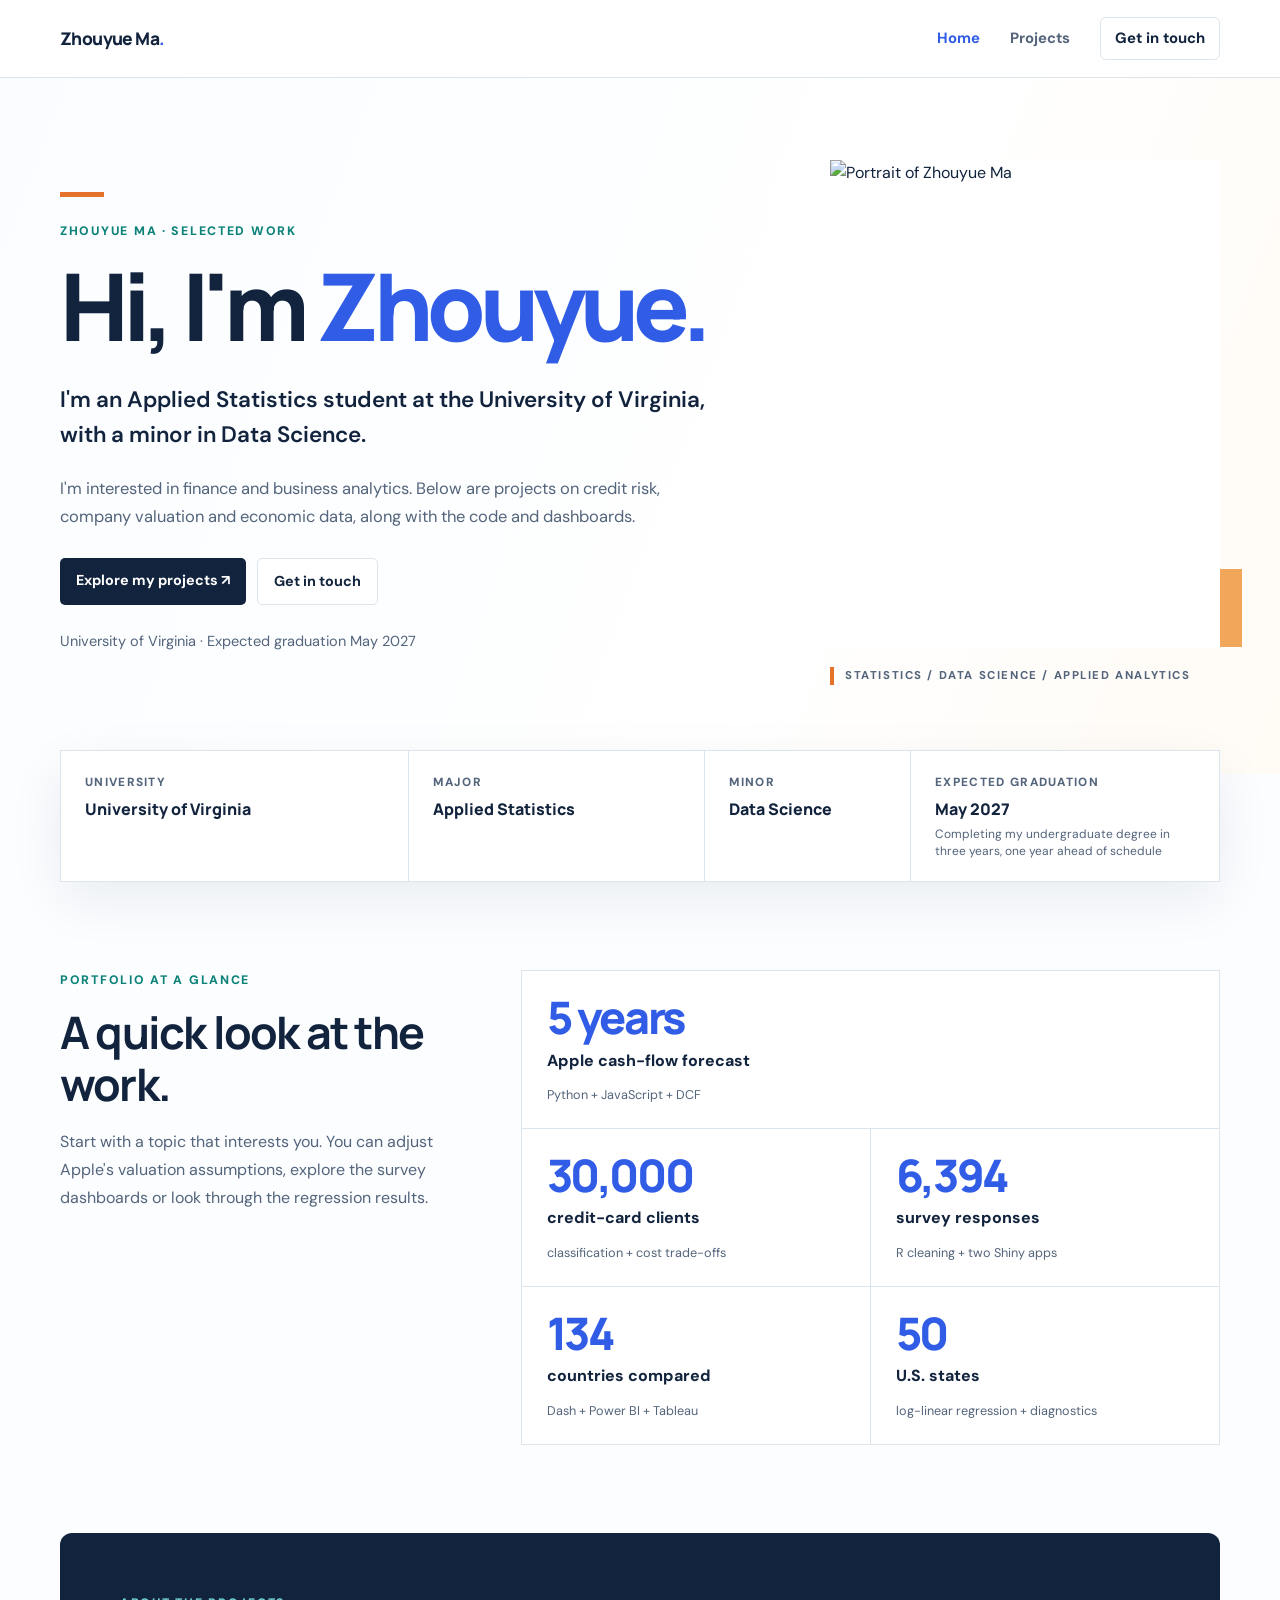
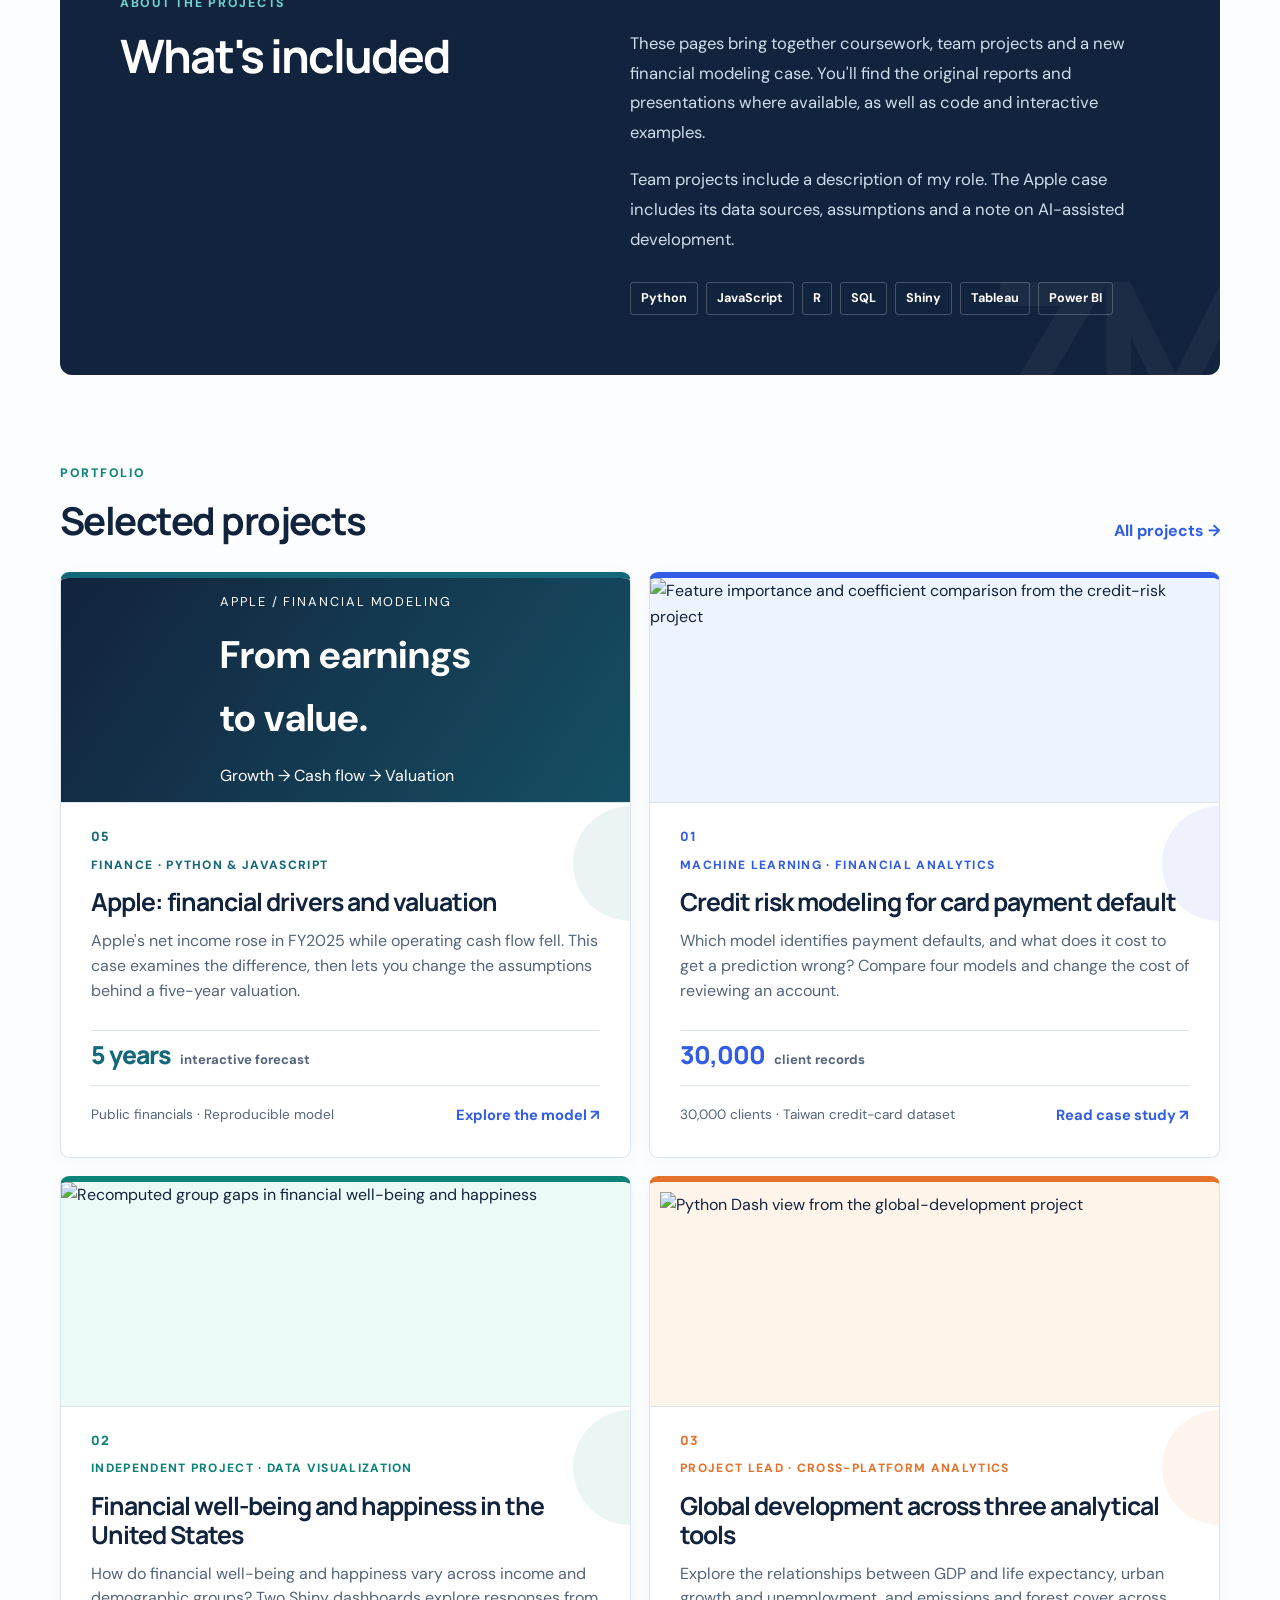
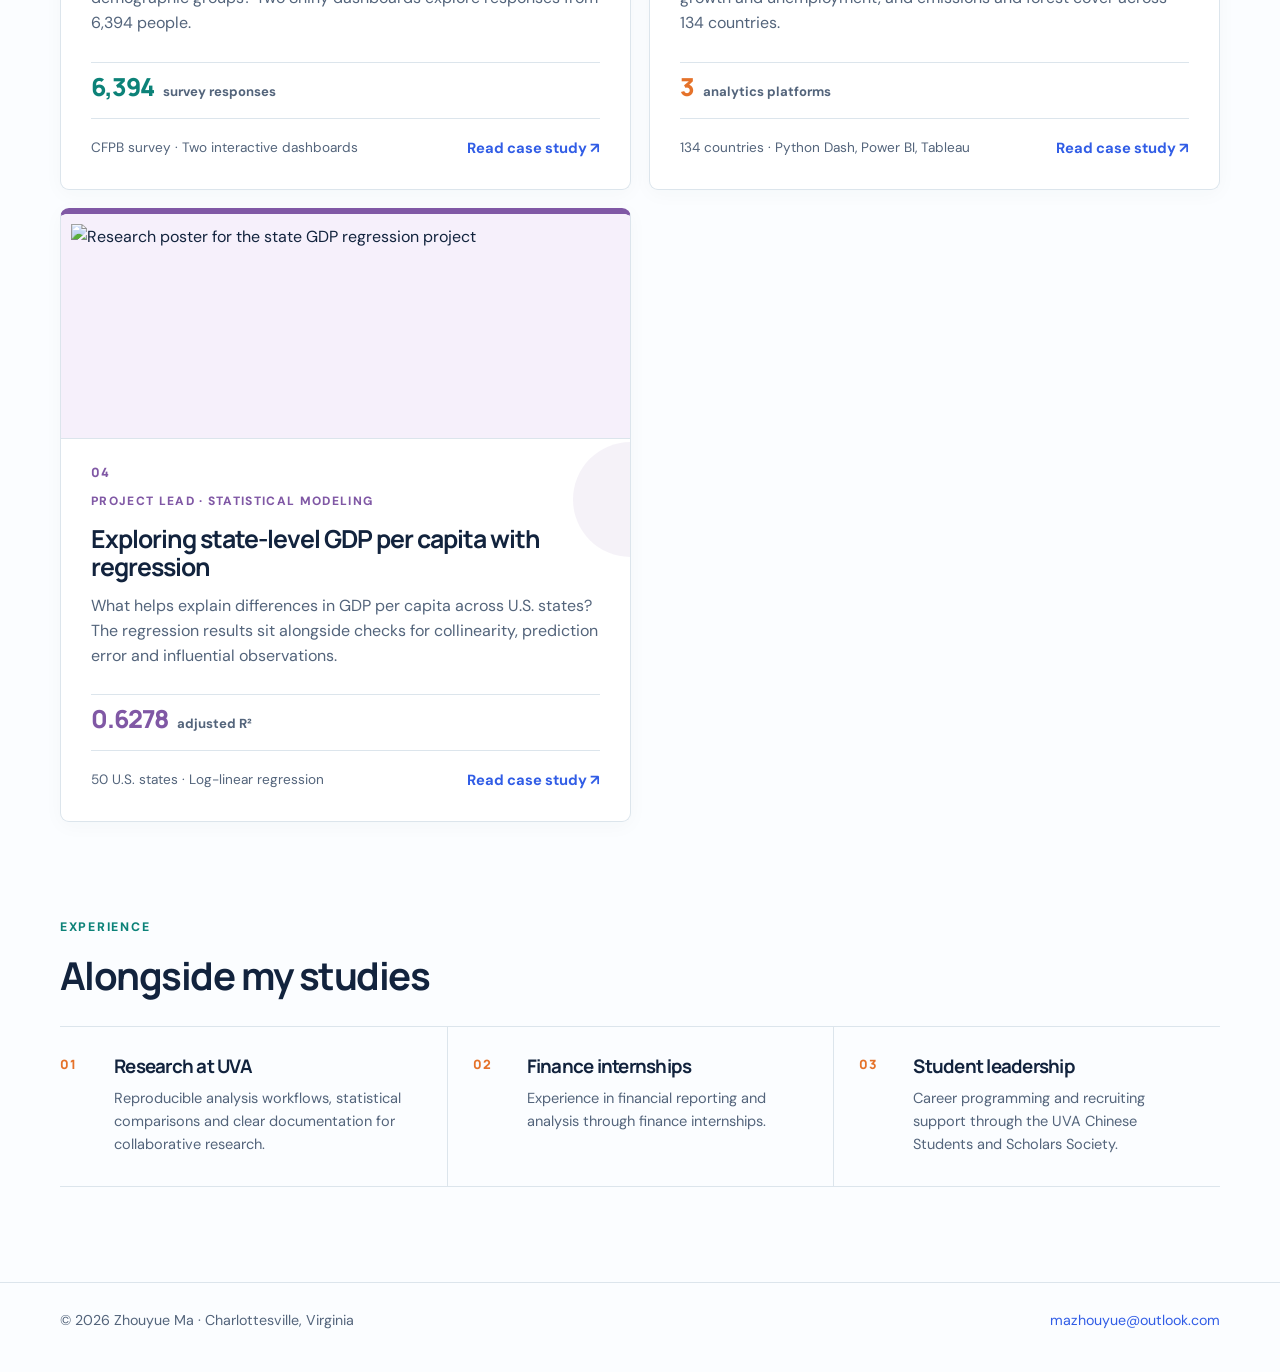
==== commit bcb9d2d4: "Simplify portfolio introduction and describe projects through concrete questions" ====
--- a/index.html
+++ b/index.html
@@ -2,33 +2,33 @@
 <section class="personal-hero" aria-labelledby="home-title">
   <div class="personal-copy"><div class="eyebrow">Zhouyue Ma · Selected work</div>
     <h1 id="home-title">Hi, I'm <em>Zhouyue.</em></h1>
-    <p class="personal-lead">I study Applied Statistics at the University of Virginia, with a minor in Data Science. I like taking a practical question apart, finding the right way to measure it and building something another person can actually use.</p>
-    <p class="personal-detail">That has led me from regression and machine learning to Shiny, Dash, Power BI and Tableau. I am most interested in financial and business decisions where model performance is only the beginning of the conversation.</p>
+    <p class="personal-lead">I'm an Applied Statistics student at the University of Virginia, with a minor in Data Science.</p>
+    <p class="personal-detail">I'm interested in finance and business analytics. Below are projects on credit risk, company valuation and economic data, along with the code and dashboards.</p>
     <div class="home-actions"><a class="link-button" href="/projects/">Explore my projects ↗</a><a class="link-button secondary" href="mailto:mazhouyue@outlook.com">Get in touch</a></div>
     <p class="personal-meta">University of Virginia · Expected graduation May 2027</p>
   </div>
   <div class="portrait-wrap"><div class="portrait-panel"><img src="https://zhouyue-ma-portfolio.aus6ve.chatgpt.site/assets/zhouyue-portrait.png" alt="Portrait of Zhouyue Ma" width="1024" height="1536"></div><span class="portrait-caption">STATISTICS / DATA SCIENCE / APPLIED ANALYTICS</span></div>
 </section>
 <section class="home-facts" aria-label="Profile at a glance"><div><span>University</span><strong>University of Virginia</strong></div><div><span>Major</span><strong>Applied Statistics</strong></div><div><span>Minor</span><strong>Data Science</strong></div><div><span>Expected graduation</span><strong>May 2027</strong><small>Completing my undergraduate degree in three years, one year ahead of schedule</small></div></section>
-<section class="portfolio-snapshot" aria-labelledby="snapshot-title"><div class="snapshot-intro"><div class="eyebrow">Portfolio at a glance</div><h2 id="snapshot-title">Five projects, five different analytical decisions.</h2><p>The work moves from statistical diagnosis to model evaluation and interactive communication. Each entry links to a case study with code, supporting evidence and the limits of the analysis.</p></div><div class="snapshot-grid"><a href="/projects/apple-valuation/"><strong>5 years</strong><span>Apple cash-flow forecast</span><small>Python + JavaScript + DCF</small></a><a href="/projects/credit-risk/"><strong>30,000</strong><span>credit-card clients</span><small>classification + cost trade-offs</small></a><a href="/projects/financial-wellbeing/"><strong>6,394</strong><span>survey responses</span><small>R cleaning + two Shiny apps</small></a><a href="/projects/global-development/"><strong>134</strong><span>countries compared</span><small>Dash + Power BI + Tableau</small></a><a href="/projects/state-gdp-regression/"><strong>50</strong><span>U.S. states</span><small>log-linear regression + diagnostics</small></a></div></section>
-<section class="about-home" id="about" aria-labelledby="about-title"><div class="eyebrow">A little about me</div><div class="about-layout"><h2 id="about-title">I usually start with the decision, not the algorithm.</h2><div><p>For a credit-risk model, that means asking which error is more expensive. For a survey dashboard, it means checking whether two scores are genuinely comparable before placing them on the same chart. I enjoy the technical work, but I also want to know where the result stops being reliable.</p><p>The projects on this site include the code, dashboards and original course materials behind the final conclusions. For team projects, I have identified my role rather than presenting every contribution as my own.</p><div class="tool-line"><span>Python</span><span>JavaScript</span><span>R</span><span>SQL</span><span>Shiny</span><span>Tableau</span><span>Power BI</span></div></div></div></section>
-<section aria-labelledby="projects-title"><div class="section-head"><div><div class="eyebrow">Portfolio</div><h2 id="projects-title">Selected projects</h2></div><a href="/projects/">All projects →</a></div><div class="grid"><a class="card project-card project-5" href="/projects/apple-valuation/"><span class="project-preview" style="display:flex;align-items:center;justify-content:center;min-height:210px;background:linear-gradient(125deg,#12233d,#154f63);color:white;"><span style="padding:28px"><span style="display:block;font-size:.8rem;letter-spacing:.15em">APPLE / FINANCIAL MODELING</span><strong style="display:block;font-size:2.4rem;margin:12px 0">From earnings<br>to value.</strong><span>Growth → Cash flow → Valuation</span></span></span><span class="project-card-body"><span class="project-number">05</span><span class="meta">Finance · Python & JavaScript</span><h3>Apple: financial drivers and valuation</h3><p>Trace three years of financial results, adjust five-year operating assumptions and inspect what moves a DCF valuation.</p><span class="project-proof"><strong>5 years</strong><span>interactive forecast</span></span><span class="bottom"><span>Public financials · Reproducible model</span><b>Explore the model ↗</b></span></span></a><a class="card project-card project-1" href="/projects/credit-risk/">
+<section class="portfolio-snapshot" aria-labelledby="snapshot-title"><div class="snapshot-intro"><div class="eyebrow">Portfolio at a glance</div><h2 id="snapshot-title">A quick look at the work.</h2><p>Start with a topic that interests you. You can adjust Apple's valuation assumptions, explore the survey dashboards or look through the regression results.</p></div><div class="snapshot-grid"><a href="/projects/apple-valuation/"><strong>5 years</strong><span>Apple cash-flow forecast</span><small>Python + JavaScript + DCF</small></a><a href="/projects/credit-risk/"><strong>30,000</strong><span>credit-card clients</span><small>classification + cost trade-offs</small></a><a href="/projects/financial-wellbeing/"><strong>6,394</strong><span>survey responses</span><small>R cleaning + two Shiny apps</small></a><a href="/projects/global-development/"><strong>134</strong><span>countries compared</span><small>Dash + Power BI + Tableau</small></a><a href="/projects/state-gdp-regression/"><strong>50</strong><span>U.S. states</span><small>log-linear regression + diagnostics</small></a></div></section>
+<section class="about-home" id="about" aria-labelledby="about-title"><div class="eyebrow">About the projects</div><div class="about-layout"><h2 id="about-title">What's included</h2><div><p>These pages bring together coursework, team projects and a new financial modeling case. You'll find the original reports and presentations where available, as well as code and interactive examples.</p><p>Team projects include a description of my role. The Apple case includes its data sources, assumptions and a note on AI-assisted development.</p><div class="tool-line"><span>Python</span><span>JavaScript</span><span>R</span><span>SQL</span><span>Shiny</span><span>Tableau</span><span>Power BI</span></div></div></div></section>
+<section aria-labelledby="projects-title"><div class="section-head"><div><div class="eyebrow">Portfolio</div><h2 id="projects-title">Selected projects</h2></div><a href="/projects/">All projects →</a></div><div class="grid"><a class="card project-card project-5" href="/projects/apple-valuation/"><span class="project-preview" style="display:flex;align-items:center;justify-content:center;min-height:210px;background:linear-gradient(125deg,#12233d,#154f63);color:white;"><span style="padding:28px"><span style="display:block;font-size:.8rem;letter-spacing:.15em">APPLE / FINANCIAL MODELING</span><strong style="display:block;font-size:2.4rem;margin:12px 0">From earnings<br>to value.</strong><span>Growth → Cash flow → Valuation</span></span></span><span class="project-card-body"><span class="project-number">05</span><span class="meta">Finance · Python & JavaScript</span><h3>Apple: financial drivers and valuation</h3><p>Apple's net income rose in FY2025 while operating cash flow fell. This case examines the difference, then lets you change the assumptions behind a five-year valuation.</p><span class="project-proof"><strong>5 years</strong><span>interactive forecast</span></span><span class="bottom"><span>Public financials · Reproducible model</span><b>Explore the model ↗</b></span></span></a><a class="card project-card project-1" href="/projects/credit-risk/">
           <span class="project-preview"><img src="https://zhouyue-ma-portfolio.aus6ve.chatgpt.site/assets/credit-risk-slide-28.png" alt="Feature importance and coefficient comparison from the credit-risk project" loading="lazy"></span>
-          <span class="project-card-body"><span class="project-number">01</span><span class="meta">Machine learning · Financial analytics</span><h3>Credit risk modeling for card payment default</h3><p>Four evaluated models, a repayment-history ablation, and an interactive review-cost decision exercise.</p>
+          <span class="project-card-body"><span class="project-number">01</span><span class="meta">Machine learning · Financial analytics</span><h3>Credit risk modeling for card payment default</h3><p>Which model identifies payment defaults, and what does it cost to get a prediction wrong? Compare four models and change the cost of reviewing an account.</p>
           <span class="project-proof"><strong>30,000</strong><span>client records</span></span>
           <span class="bottom"><span>30,000 clients · Taiwan credit-card dataset</span><b>Read case study ↗</b></span></span></a><a class="card project-card project-2" href="/projects/financial-wellbeing/">
           <span class="project-preview"><img src="https://zhouyue-ma-portfolio.aus6ve.chatgpt.site/assets/wellbeing-group-gaps.png" alt="Recomputed group gaps in financial well-being and happiness" loading="lazy"></span>
-          <span class="project-card-body"><span class="project-number">02</span><span class="meta">Independent project · Data visualization</span><h3>Financial well-being and happiness in the United States</h3><p>Cleaned survey codes in R, built two Shiny apps and rechecked group means on 6,394 rows.</p>
+          <span class="project-card-body"><span class="project-number">02</span><span class="meta">Independent project · Data visualization</span><h3>Financial well-being and happiness in the United States</h3><p>How do financial well-being and happiness vary across income and demographic groups? Two Shiny dashboards explore responses from 6,394 people.</p>
           <span class="project-proof"><strong>6,394</strong><span>survey responses</span></span>
           <span class="bottom"><span>CFPB survey · Two interactive dashboards</span><b>Read case study ↗</b></span></span></a><a class="card project-card project-3" href="/projects/global-development/">
           <span class="project-preview"><img src="https://zhouyue-ma-portfolio.aus6ve.chatgpt.site/assets/development-original-003.png" alt="Python Dash view from the global-development project" loading="lazy"></span>
-          <span class="project-card-body"><span class="project-number">03</span><span class="meta">Project lead · Cross-platform analytics</span><h3>Global development across three analytical tools</h3><p>Validated one 134-country sample across three tools and recomputed Pearson and rank correlations.</p>
+          <span class="project-card-body"><span class="project-number">03</span><span class="meta">Project lead · Cross-platform analytics</span><h3>Global development across three analytical tools</h3><p>Explore the relationships between GDP and life expectancy, urban growth and unemployment, and emissions and forest cover across 134 countries.</p>
           <span class="project-proof"><strong>3</strong><span>analytics platforms</span></span>
           <span class="bottom"><span>134 countries · Python Dash, Power BI, Tableau</span><b>Read case study ↗</b></span></span></a><a class="card project-card project-4" href="/projects/state-gdp-regression/">
           <span class="project-preview"><img src="https://zhouyue-ma-portfolio.aus6ve.chatgpt.site/assets/state-gdp-poster.png" alt="Research poster for the state GDP regression project" loading="lazy"></span>
-          <span class="project-card-body"><span class="project-number">04</span><span class="meta">Project lead · Statistical modeling</span><h3>Exploring state-level GDP per capita with regression</h3><p>Interpreted a log-linear model, VIF, PRESS and influence diagnostics alongside the original research poster.</p>
+          <span class="project-card-body"><span class="project-number">04</span><span class="meta">Project lead · Statistical modeling</span><h3>Exploring state-level GDP per capita with regression</h3><p>What helps explain differences in GDP per capita across U.S. states? The regression results sit alongside checks for collinearity, prediction error and influential observations.</p>
           <span class="project-proof"><strong>0.6278</strong><span>adjusted R²</span></span>
           <span class="bottom"><span>50 U.S. states · Log-linear regression</span><b>Read case study ↗</b></span></span></a></div></section>
-<section class="experience-home" aria-labelledby="experience-title"><div class="section-head"><div><div class="eyebrow">Beyond the project files</div><h2 id="experience-title">The same analytical habits, in other settings</h2></div></div><div class="experience-list"><article><span>01</span><div><h3>Research at UVA</h3><p>Reproducible analysis workflows, statistical comparisons and clear documentation for collaborative research.</p></div></article><article><span>02</span><div><h3>Finance internships</h3><p>Turning operational and financial records into reporting tools, structured analysis and decision-ready summaries.</p></div></article><article><span>03</span><div><h3>Student leadership</h3><p>Career programming and recruiting support through the UVA Chinese Students and Scholars Society.</p></div></article></div></section>
-<section class="next-home"><div><div class="eyebrow">What I want to study next</div><h2>Business analytics that stays close to the decision.</h2></div><p>I want graduate study to bring my statistical training, applied machine learning and interest in financial decision-making closer together. The questions I want to keep working on are the ones where a model has to be useful, explainable and worth acting on.</p></section>
+<section class="experience-home" aria-labelledby="experience-title"><div class="section-head"><div><div class="eyebrow">Experience</div><h2 id="experience-title">Alongside my studies</h2></div></div><div class="experience-list"><article><span>01</span><div><h3>Research at UVA</h3><p>Reproducible analysis workflows, statistical comparisons and clear documentation for collaborative research.</p></div></article><article><span>02</span><div><h3>Finance internships</h3><p>Experience in financial reporting and analysis through finance internships.</p></div></article><article><span>03</span><div><h3>Student leadership</h3><p>Career programming and recruiting support through the UVA Chinese Students and Scholars Society.</p></div></article></div></section>
+
 </div></main><footer class="footer"><div class="wrap"><span>© 2026 Zhouyue Ma · Charlottesville, Virginia</span><span><a href="mailto:mazhouyue@outlook.com">mazhouyue@outlook.com</a></span></div></footer></body></html>
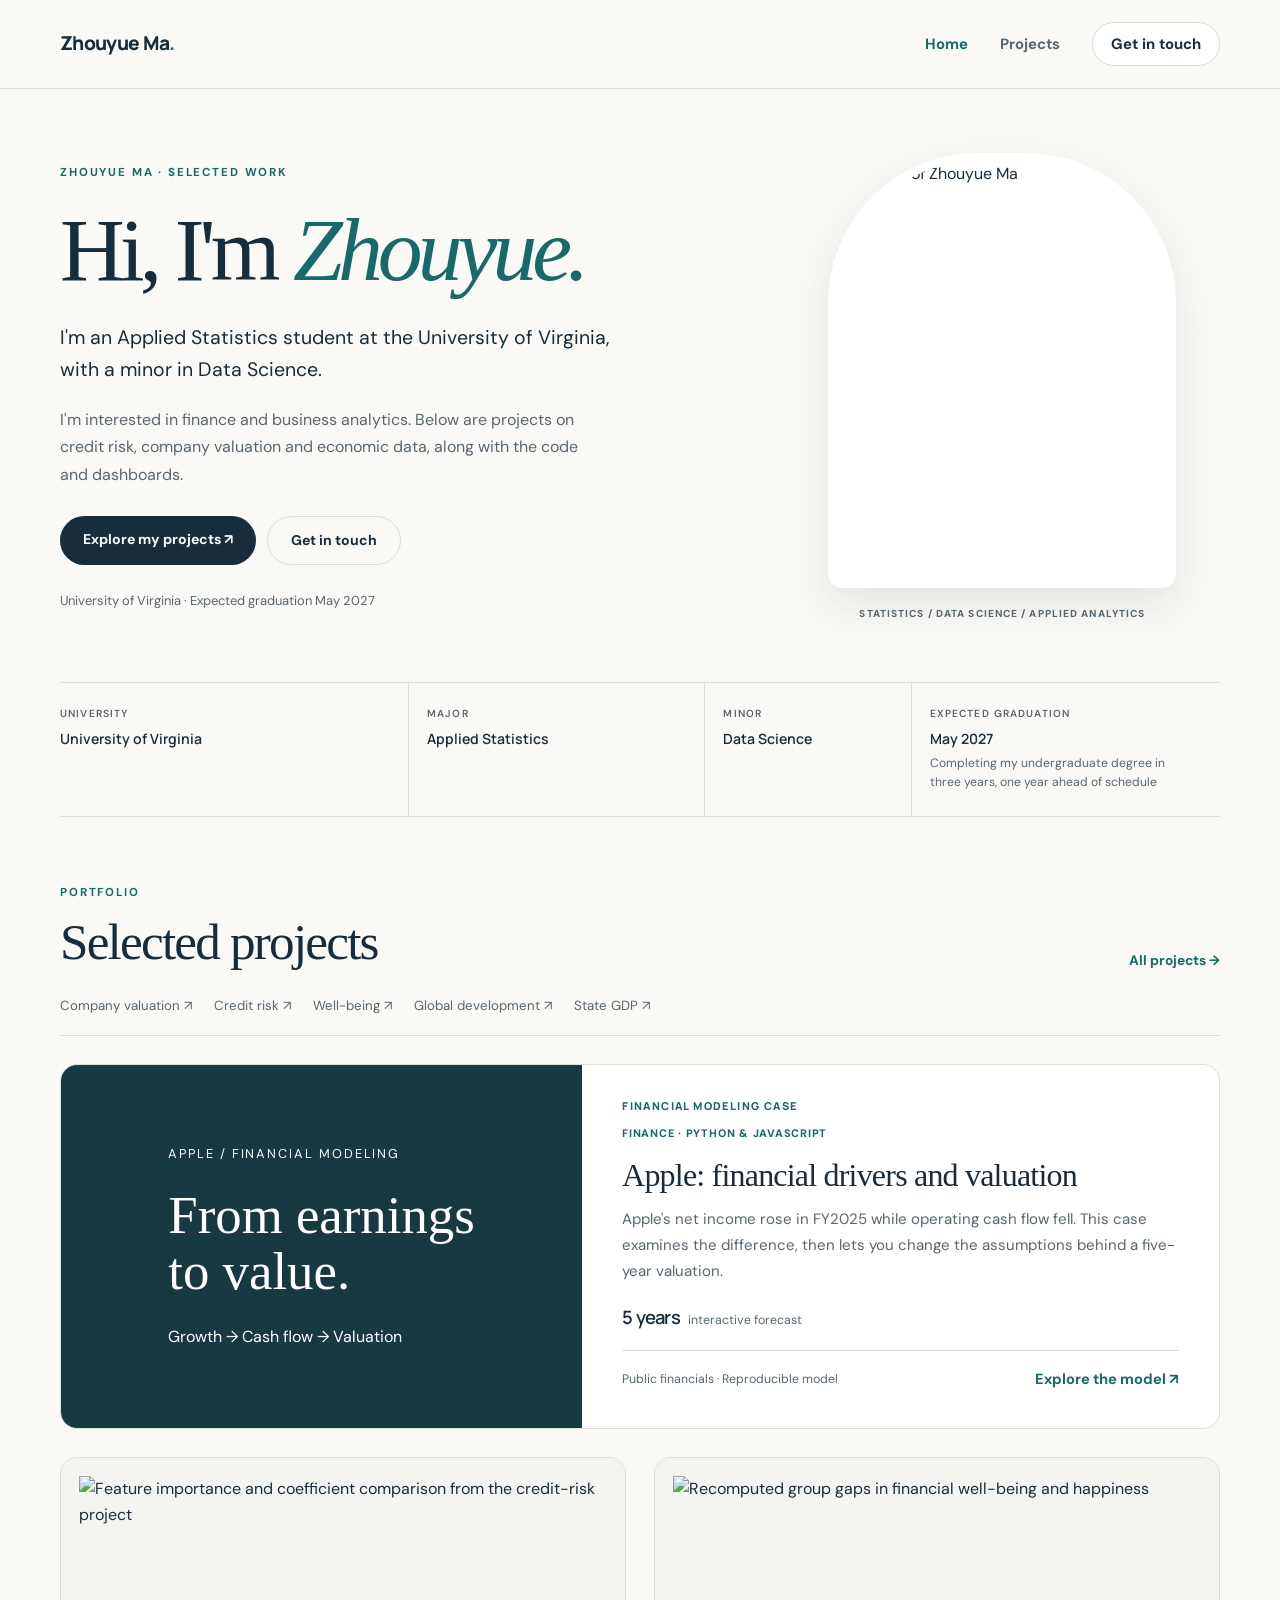
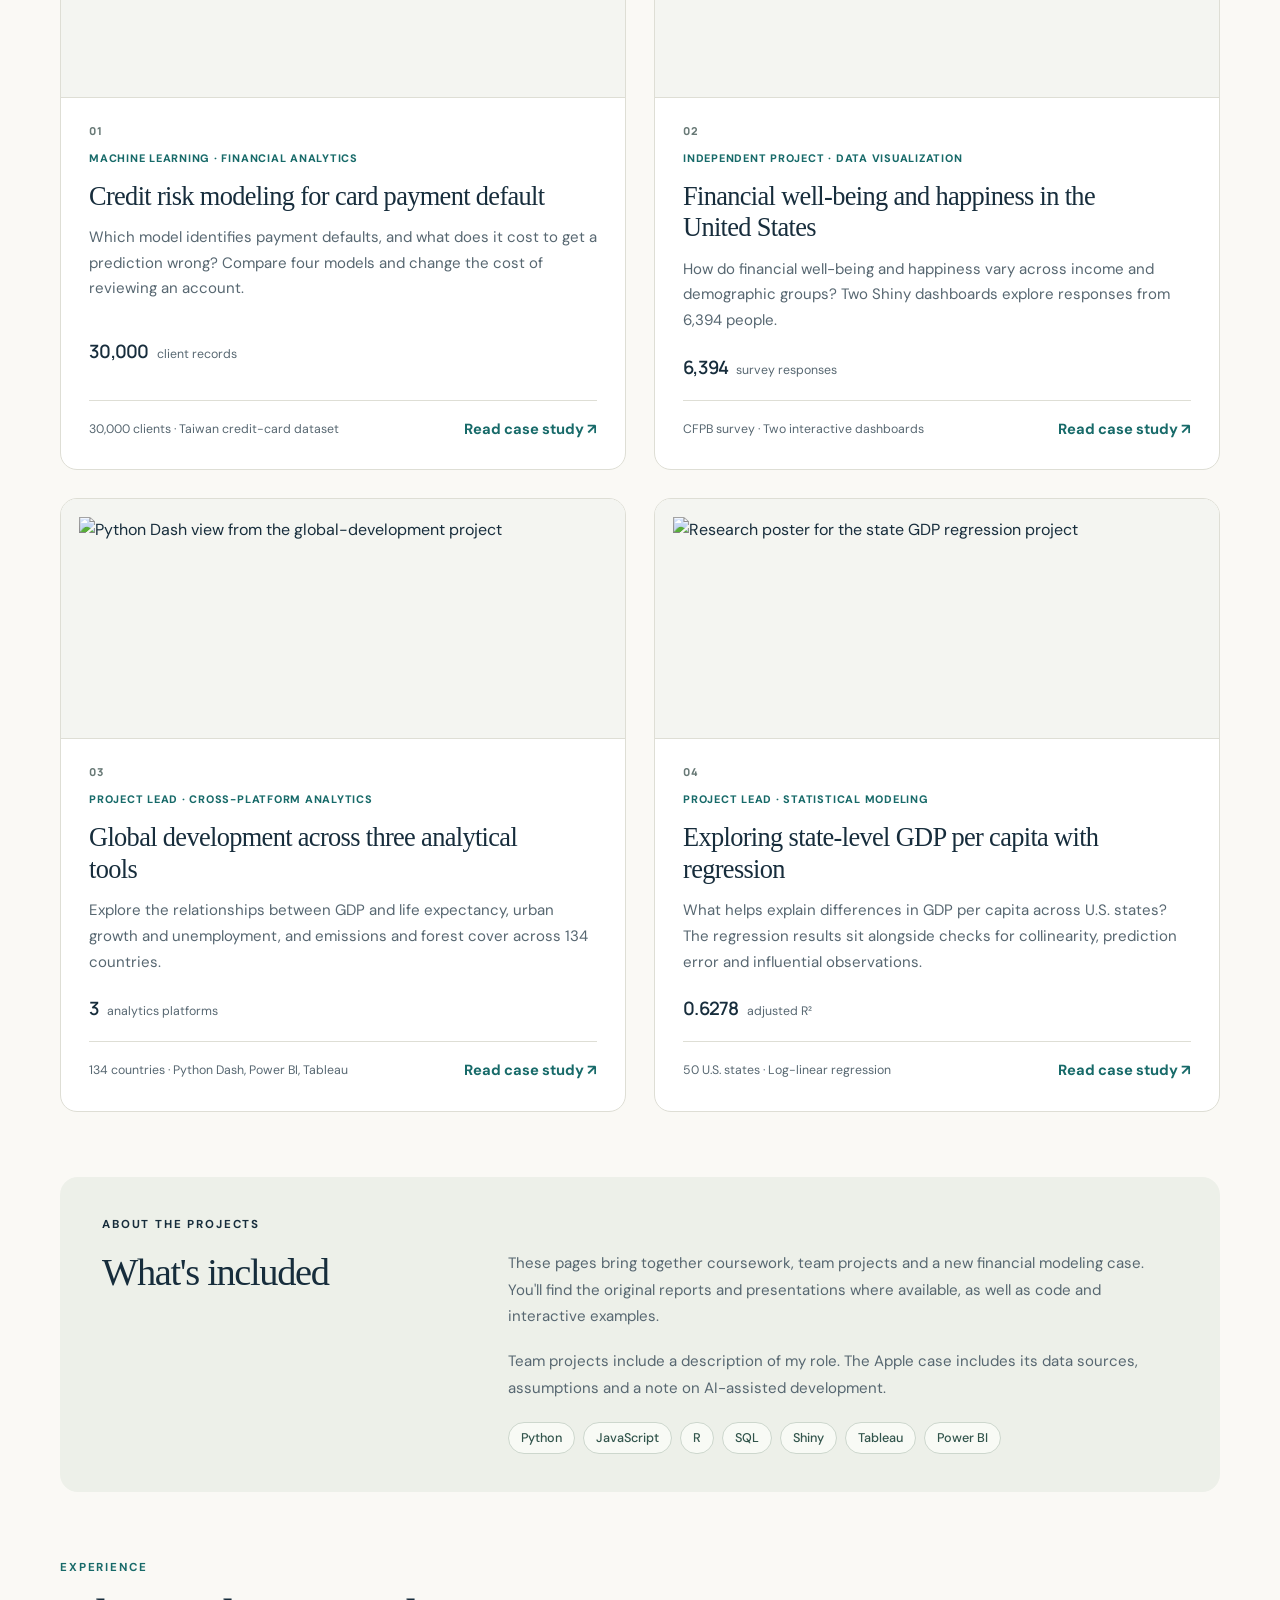
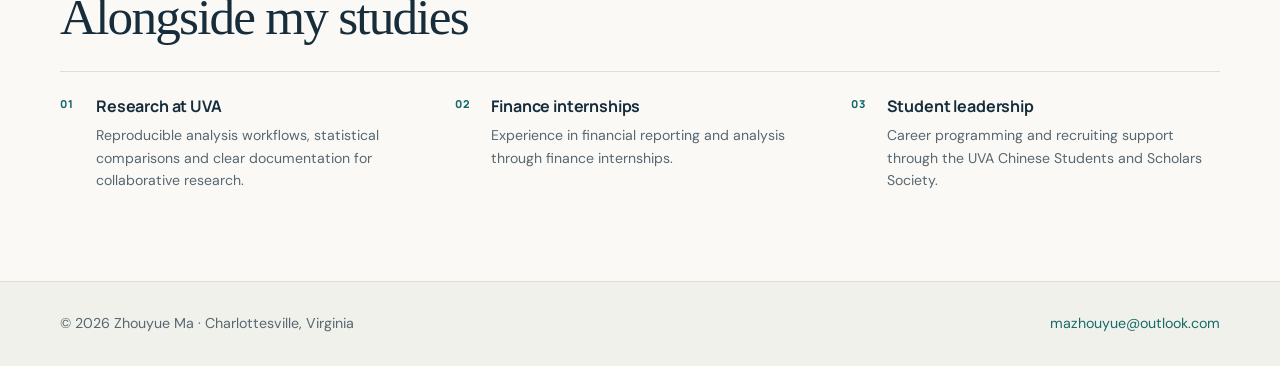
==== commit b563b568: "Refine portfolio typography, colors and project hierarchy" ====
--- a/index.html
+++ b/index.html
@@ -1,4 +1,4 @@
-<!doctype html><html lang="en"><head><meta charset="utf-8"><meta name="viewport" content="width=device-width,initial-scale=1"><meta name="theme-color" content="#12233d"><title>Selected work — Zhouyue Ma</title><meta name="description" content="Projects in financial analytics, machine learning and data visualization."><link rel="icon" type="image/svg+xml" href="/favicon.svg"><link rel="stylesheet" href="/assets/site.css"></head><body><a class="skip" href="#main">Skip to content</a><header class="mast"><nav class="wrap nav" aria-label="Main navigation"><a class="brand" href="/">Zhouyue Ma<span aria-hidden="true" style="color:#315de6">.</span></a><div class="navlinks"><a href="/" class="active" aria-current="page">Home</a><a href="/projects/" >Projects</a><a class="contact" href="mailto:mazhouyue@outlook.com">Get in touch</a></div></nav></header><main id="main"><div class="wrap">
+<!doctype html><html lang="en"><head><meta charset="utf-8"><meta name="viewport" content="width=device-width,initial-scale=1"><meta name="theme-color" content="#12233d"><title>Selected work — Zhouyue Ma</title><meta name="description" content="Projects in financial analytics, machine learning and data visualization."><link rel="icon" type="image/svg+xml" href="/favicon.svg"><link rel="stylesheet" href="/assets/site.css"></head><body class="homepage"><a class="skip" href="#main">Skip to content</a><header class="mast"><nav class="wrap nav" aria-label="Main navigation"><a class="brand" href="/">Zhouyue Ma<span aria-hidden="true" style="color:#315de6">.</span></a><div class="navlinks"><a href="/" class="active" aria-current="page">Home</a><a href="/projects/" >Projects</a><a class="contact" href="mailto:mazhouyue@outlook.com">Get in touch</a></div></nav></header><main id="main"><div class="wrap">
 <section class="personal-hero" aria-labelledby="home-title">
   <div class="personal-copy"><div class="eyebrow">Zhouyue Ma · Selected work</div>
     <h1 id="home-title">Hi, I'm <em>Zhouyue.</em></h1>
@@ -10,9 +10,9 @@
   <div class="portrait-wrap"><div class="portrait-panel"><img src="https://zhouyue-ma-portfolio.aus6ve.chatgpt.site/assets/zhouyue-portrait.png" alt="Portrait of Zhouyue Ma" width="1024" height="1536"></div><span class="portrait-caption">STATISTICS / DATA SCIENCE / APPLIED ANALYTICS</span></div>
 </section>
 <section class="home-facts" aria-label="Profile at a glance"><div><span>University</span><strong>University of Virginia</strong></div><div><span>Major</span><strong>Applied Statistics</strong></div><div><span>Minor</span><strong>Data Science</strong></div><div><span>Expected graduation</span><strong>May 2027</strong><small>Completing my undergraduate degree in three years, one year ahead of schedule</small></div></section>
-<section class="portfolio-snapshot" aria-labelledby="snapshot-title"><div class="snapshot-intro"><div class="eyebrow">Portfolio at a glance</div><h2 id="snapshot-title">A quick look at the work.</h2><p>Start with a topic that interests you. You can adjust Apple's valuation assumptions, explore the survey dashboards or look through the regression results.</p></div><div class="snapshot-grid"><a href="/projects/apple-valuation/"><strong>5 years</strong><span>Apple cash-flow forecast</span><small>Python + JavaScript + DCF</small></a><a href="/projects/credit-risk/"><strong>30,000</strong><span>credit-card clients</span><small>classification + cost trade-offs</small></a><a href="/projects/financial-wellbeing/"><strong>6,394</strong><span>survey responses</span><small>R cleaning + two Shiny apps</small></a><a href="/projects/global-development/"><strong>134</strong><span>countries compared</span><small>Dash + Power BI + Tableau</small></a><a href="/projects/state-gdp-regression/"><strong>50</strong><span>U.S. states</span><small>log-linear regression + diagnostics</small></a></div></section>
-<section class="about-home" id="about" aria-labelledby="about-title"><div class="eyebrow">About the projects</div><div class="about-layout"><h2 id="about-title">What's included</h2><div><p>These pages bring together coursework, team projects and a new financial modeling case. You'll find the original reports and presentations where available, as well as code and interactive examples.</p><p>Team projects include a description of my role. The Apple case includes its data sources, assumptions and a note on AI-assisted development.</p><div class="tool-line"><span>Python</span><span>JavaScript</span><span>R</span><span>SQL</span><span>Shiny</span><span>Tableau</span><span>Power BI</span></div></div></div></section>
-<section aria-labelledby="projects-title"><div class="section-head"><div><div class="eyebrow">Portfolio</div><h2 id="projects-title">Selected projects</h2></div><a href="/projects/">All projects →</a></div><div class="grid"><a class="card project-card project-5" href="/projects/apple-valuation/"><span class="project-preview" style="display:flex;align-items:center;justify-content:center;min-height:210px;background:linear-gradient(125deg,#12233d,#154f63);color:white;"><span style="padding:28px"><span style="display:block;font-size:.8rem;letter-spacing:.15em">APPLE / FINANCIAL MODELING</span><strong style="display:block;font-size:2.4rem;margin:12px 0">From earnings<br>to value.</strong><span>Growth → Cash flow → Valuation</span></span></span><span class="project-card-body"><span class="project-number">05</span><span class="meta">Finance · Python & JavaScript</span><h3>Apple: financial drivers and valuation</h3><p>Apple's net income rose in FY2025 while operating cash flow fell. This case examines the difference, then lets you change the assumptions behind a five-year valuation.</p><span class="project-proof"><strong>5 years</strong><span>interactive forecast</span></span><span class="bottom"><span>Public financials · Reproducible model</span><b>Explore the model ↗</b></span></span></a><a class="card project-card project-1" href="/projects/credit-risk/">
+
+
+<section id="projects" aria-labelledby="projects-title"><div class="section-head"><div><div class="eyebrow">Portfolio</div><h2 id="projects-title">Selected projects</h2></div><a href="/projects/">All projects →</a></div><nav class="project-jump" aria-label="Project topics"><a href="/projects/apple-valuation/">Company valuation ↗</a><a href="/projects/credit-risk/">Credit risk ↗</a><a href="/projects/financial-wellbeing/">Well-being ↗</a><a href="/projects/global-development/">Global development ↗</a><a href="/projects/state-gdp-regression/">State GDP ↗</a></nav><div class="grid"><a class="card project-card project-5" href="/projects/apple-valuation/"><span class="project-preview" style="display:flex;align-items:center;justify-content:center;min-height:210px;background:linear-gradient(125deg,#12233d,#154f63);color:white;"><span style="padding:28px"><span style="display:block;font-size:.8rem;letter-spacing:.15em">APPLE / FINANCIAL MODELING</span><strong style="display:block;font-size:2.4rem;margin:12px 0">From earnings<br>to value.</strong><span>Growth → Cash flow → Valuation</span></span></span><span class="project-card-body"><span class="project-number">FINANCIAL MODELING CASE</span><span class="meta">Finance · Python & JavaScript</span><h3>Apple: financial drivers and valuation</h3><p>Apple's net income rose in FY2025 while operating cash flow fell. This case examines the difference, then lets you change the assumptions behind a five-year valuation.</p><span class="project-proof"><strong>5 years</strong><span>interactive forecast</span></span><span class="bottom"><span>Public financials · Reproducible model</span><b>Explore the model ↗</b></span></span></a><a class="card project-card project-1" href="/projects/credit-risk/">
           <span class="project-preview"><img src="https://zhouyue-ma-portfolio.aus6ve.chatgpt.site/assets/credit-risk-slide-28.png" alt="Feature importance and coefficient comparison from the credit-risk project" loading="lazy"></span>
           <span class="project-card-body"><span class="project-number">01</span><span class="meta">Machine learning · Financial analytics</span><h3>Credit risk modeling for card payment default</h3><p>Which model identifies payment defaults, and what does it cost to get a prediction wrong? Compare four models and change the cost of reviewing an account.</p>
           <span class="project-proof"><strong>30,000</strong><span>client records</span></span>
@@ -29,6 +29,7 @@
           <span class="project-card-body"><span class="project-number">04</span><span class="meta">Project lead · Statistical modeling</span><h3>Exploring state-level GDP per capita with regression</h3><p>What helps explain differences in GDP per capita across U.S. states? The regression results sit alongside checks for collinearity, prediction error and influential observations.</p>
           <span class="project-proof"><strong>0.6278</strong><span>adjusted R²</span></span>
           <span class="bottom"><span>50 U.S. states · Log-linear regression</span><b>Read case study ↗</b></span></span></a></div></section>
+<section class="about-home" id="about" aria-labelledby="about-title"><div class="eyebrow">About the projects</div><div class="about-layout"><h2 id="about-title">What's included</h2><div><p>These pages bring together coursework, team projects and a new financial modeling case. You'll find the original reports and presentations where available, as well as code and interactive examples.</p><p>Team projects include a description of my role. The Apple case includes its data sources, assumptions and a note on AI-assisted development.</p><div class="tool-line"><span>Python</span><span>JavaScript</span><span>R</span><span>SQL</span><span>Shiny</span><span>Tableau</span><span>Power BI</span></div></div></div></section>
 <section class="experience-home" aria-labelledby="experience-title"><div class="section-head"><div><div class="eyebrow">Experience</div><h2 id="experience-title">Alongside my studies</h2></div></div><div class="experience-list"><article><span>01</span><div><h3>Research at UVA</h3><p>Reproducible analysis workflows, statistical comparisons and clear documentation for collaborative research.</p></div></article><article><span>02</span><div><h3>Finance internships</h3><p>Experience in financial reporting and analysis through finance internships.</p></div></article><article><span>03</span><div><h3>Student leadership</h3><p>Career programming and recruiting support through the UVA Chinese Students and Scholars Society.</p></div></article></div></section>
 
 </div></main><footer class="footer"><div class="wrap"><span>© 2026 Zhouyue Ma · Charlottesville, Virginia</span><span><a href="mailto:mazhouyue@outlook.com">mazhouyue@outlook.com</a></span></div></footer></body></html>
--- a/assets/site.css
+++ b/assets/site.css
@@ -28,3 +28,120 @@
 .next-home{margin:96px 0;display:grid;grid-template-columns:minmax(0,.95fr) minmax(0,1.05fr);gap:60px;align-items:end;background:#fff4e8;border-top:5px solid #e5722a;padding:48px 52px}.next-home .eyebrow{color:#b14f18}.next-home h2{font-size:clamp(2rem,3.5vw,3rem);margin:0}.next-home p{font-size:1.07rem;line-height:1.75;color:#5c493d;margin:0}
 @media(max-width:800px){.home-facts{grid-template-columns:repeat(2,1fr)}.home-facts>div:nth-child(3){border-left:0;border-top:1px solid var(--line)}.home-facts>div:nth-child(4){border-top:1px solid var(--line)}.portfolio-snapshot{grid-template-columns:1fr;gap:28px}.about-home{padding:44px 38px}.experience-list{grid-template-columns:1fr}.experience-list article+article{border-left:0;border-top:1px solid var(--line);padding-left:0}.next-home{grid-template-columns:1fr;gap:22px}}
 @media(max-width:620px){.portrait-wrap:before{right:-13px;bottom:28px;width:58px;height:58px}.home-facts{margin-top:-10px;margin-bottom:58px}.home-facts>div{padding:17px 14px}.home-facts strong{font-size:.88rem}.portfolio-snapshot{margin-bottom:58px}.snapshot-grid{grid-template-columns:1fr}.snapshot-grid a{min-height:128px}.about-home{padding:35px 25px;margin-left:-8px;margin-right:-8px;margin-bottom:60px}.experience-home{margin-top:65px;margin-bottom:65px}.next-home{margin:65px 0;padding:32px 24px}.project-card{min-height:520px}.project-preview{height:205px}.project-card-body{padding:23px}}
+
+
+/* Portfolio refinement: restrained color, readable hierarchy, responsive layouts. */
+:root{--ink:#172d3c;--muted:#576771;--blue:#176a69;--teal:#176a69;--line:#deded5;--wash:#f1f3ee;--shadow:0 16px 45px rgba(31,48,55,.07)}
+body{background:#faf9f5}
+.mast{background:#faf9f5;border-bottom:1px solid var(--line)}
+.nav{min-height:88px}.brand{font-size:1.2rem}.brand span{color:var(--teal)!important}
+.navlinks{gap:32px}.navlinks .contact{border-radius:24px;padding:9px 18px;background:white}
+.eyebrow{font-weight:700;letter-spacing:.16em;font-size:.72rem}
+h2{font-family:Georgia,'Times New Roman',serif;font-weight:400;letter-spacing:-.035em}
+.link-button{border-radius:28px;padding:12px 23px;font-size:.88rem}.link-button.secondary{background:transparent}
+a:focus-visible,button:focus-visible,input:focus-visible,summary:focus-visible{outline:3px solid #ad742b;outline-offset:5px}
+.footer{background:#f1f1eb;padding:30px 0;color:var(--muted)}
+/* Keep hero decoration inside the page: no viewport-wide pseudo-elements. */
+.personal-hero:before,.personal-copy:before,.portrait-wrap:before{content:none}
+.personal-hero{padding:64px 0 60px;grid-template-columns:minmax(0,1.2fr) minmax(250px,.8fr);gap:72px}
+.personal-hero h1{font-family:Georgia,'Times New Roman',serif;font-weight:400;font-size:clamp(3.4rem,7vw,6.1rem);letter-spacing:-.055em;line-height:1.03;margin:22px 0 25px}
+.personal-hero h1 em{font-style:italic;color:var(--teal)}
+.personal-lead{font-weight:400;font-size:1.22rem;line-height:1.65;max-width:570px}
+.personal-detail{font-size:1rem;max-width:530px;margin:18px 0 28px}
+.personal-meta{font-size:.81rem;margin-top:25px}
+.portrait-wrap{max-width:348px;justify-self:center}
+.portrait-panel{aspect-ratio:4/5;border-radius:150px 150px 14px 14px;box-shadow:0 16px 38px rgba(32,50,58,.10);border:8px solid #fff}
+.portrait-panel img{object-position:center 21%}
+.portrait-caption{border:0;text-align:center;padding:0;letter-spacing:.11em;font-size:.63rem;line-height:1.6;margin-top:18px}
+.home-facts{background:transparent;border:0;border-block:1px solid var(--line);box-shadow:none;margin:0 0 66px}
+.home-facts>div{padding:23px 18px}.home-facts>div:first-child{padding-left:0}
+.home-facts span{font-weight:600;font-size:.64rem}.home-facts strong{font-size:.88rem;font-weight:600}
+.home-facts small{font-size:.76rem;line-height:1.6;max-width:240px}
+.project-jump{display:flex;gap:10px 22px;flex-wrap:wrap;border-bottom:1px solid var(--line);padding-bottom:18px;margin-bottom:28px}
+.project-jump a{font-size:.83rem;color:var(--muted)}
+.section-head{margin-bottom:24px}.section-head h2{font-size:clamp(2.2rem,4vw,3.2rem);margin-bottom:0}
+.section-head>a{font-size:.86rem}.section-head .eyebrow{margin-bottom:10px}
+.homepage .grid{gap:28px}
+.homepage .project-card{min-height:0;border:1px solid var(--line);border-radius:17px;box-shadow:none;transition:transform .2s,box-shadow .2s}
+.homepage .project-card:after{content:none}
+.homepage .project-card:hover{transform:translateY(-4px);border-color:#b4c9c4;box-shadow:var(--shadow);text-decoration:none}
+.homepage .project-preview{height:240px;border-bottom:1px solid var(--line);background:#f1f3ee}
+.homepage .project-preview img{object-fit:contain;padding:18px;background:#f4f5f1}
+.homepage .project-card-body{padding:28px}
+.homepage .project-card h3{font-family:Georgia,'Times New Roman',serif;font-size:1.65rem;font-weight:400;line-height:1.2;letter-spacing:-.025em;max-width:480px;margin:13px 0}
+.homepage .project-card p{font-size:.94rem;line-height:1.7;color:var(--muted);margin-bottom:20px}
+.homepage .project-card .meta{color:var(--teal);font-size:.68rem;letter-spacing:.07em}
+.homepage .project-number{font-size:.68rem;color:#687976;letter-spacing:.13em}
+.homepage .project-proof{border-top:0;padding:4px 0 20px;gap:8px}
+.homepage .project-proof strong{font-size:1.15rem;color:var(--ink);font-weight:600}
+.homepage .project-proof span{font-size:.77rem;font-weight:400}
+.homepage .project-card .bottom{border-top:1px solid var(--line);padding-top:16px;gap:12px;font-size:.77rem;align-items:center}
+.homepage .project-5{grid-column:1/-1;display:grid;grid-template-columns:minmax(0,.9fr) minmax(0,1.1fr);background:#fff}
+.homepage .project-5 .project-preview{height:100%;min-height:350px!important;border:0;background:#173941!important;align-items:center!important}
+.homepage .project-5 .project-preview>span{padding:38px!important}
+.homepage .project-5 .project-preview strong{font:400 3.3rem/1.06 Georgia,serif!important;margin:24px 0!important}
+.homepage .project-5 .project-card-body{padding:36px 40px}
+.homepage .project-5 h3{font-size:2rem}
+.homepage .project-5 .project-number{color:var(--teal)}
+.homepage .about-home{background:#edf0e9;color:var(--ink);border:0;border-radius:18px;padding:38px 42px;margin:65px 0 0}
+.homepage .about-home:after{content:none}
+.homepage .about-home .eyebrow,.homepage .about-home h2{color:var(--ink)}
+.homepage .about-home .about-layout p{color:var(--muted);font-size:.94rem}
+.homepage .about-layout{grid-template-columns:.7fr 1.3fr;gap:45px}
+.homepage .about-layout h2{font-size:2.4rem}
+.homepage .tool-line{margin-top:20px;gap:8px}.homepage .tool-line span{border:1px solid #cdd7cd;color:#31544b;background:#f8faf5;border-radius:20px;padding:5px 12px;font-weight:500}
+.experience-home{margin-top:66px;margin-bottom:65px}
+.experience-list{border-bottom:0;gap:26px}
+.experience-list article,.experience-list article+article{border-left:0;padding:25px 0;grid-template-columns:24px 1fr}
+.experience-list article>span{color:var(--teal);font-size:.68rem}
+.experience-list h3{font-size:1rem;letter-spacing:-.01em}
+.experience-list p{font-size:.88rem}
+.projects-archive .listing-top{padding:65px 0 35px}
+.projects-archive .listing-top h1{font:400 clamp(3.2rem,6vw,5rem)/1.1 Georgia,serif;letter-spacing:-.04em}
+.projects-archive .listing-top p{max-width:650px}
+.projects-archive .grid{grid-template-columns:1fr;gap:0;border-top:1px solid var(--line)}
+.projects-archive .card{display:grid;grid-template-columns:minmax(0,1fr) minmax(0,1.25fr);column-gap:55px;row-gap:12px;border:0;border-bottom:1px solid var(--line);background:transparent;box-shadow:none;border-radius:0;padding:30px 10px;min-height:0}
+.projects-archive .card:hover{background:#f0f2eb;transform:none;text-decoration:none}
+.projects-archive .card .meta{grid-column:1;align-self:end;color:var(--teal);font-size:.7rem}
+.projects-archive .card h3{grid-column:1;grid-row:2;font:400 1.7rem/1.2 Georgia,serif;letter-spacing:-.025em;margin:0}
+.projects-archive .card p{grid-column:2;grid-row:1/3;align-self:center;margin:0;color:var(--muted);font-size:.94rem}
+.projects-archive .card .bottom{grid-column:2;border:0;padding:0;gap:20px;font-size:.79rem}
+.projects-archive .listing{margin-bottom:65px}
+@media(max-width:850px){
+ .personal-hero{gap:35px;padding-top:48px;grid-template-columns:minmax(0,1.2fr) minmax(210px,.8fr)}
+ .personal-hero h1{font-size:4rem}.personal-lead{font-size:1.1rem}
+ .homepage .project-5 .project-card-body{padding:28px}
+ .homepage .project-5 .project-preview strong{font-size:2.8rem!important}
+ .experience-list{grid-template-columns:1fr;gap:0}.experience-list article+article{border-top:1px solid var(--line)}
+}
+@media(max-width:620px){
+ .wrap{width:calc(100% - 36px)}.nav{min-height:74px;gap:10px}.brand{font-size:1rem}
+ .navlinks{gap:15px}.navlinks a{font-size:.79rem}.navlinks .contact{display:none}
+ .personal-hero{display:flex;flex-direction:column;gap:32px;padding:35px 0}
+ .personal-hero h1{font-size:clamp(3.2rem,13vw,4.5rem);margin:14px 0 22px}
+ .personal-lead{font-size:1.12rem}.personal-detail{font-size:.94rem}
+ .portrait-wrap{width:210px;align-self:center;max-width:70%}
+ .portrait-panel{border-width:6px}.portrait-caption{font-size:.57rem}
+ .home-facts{grid-template-columns:1fr 1fr;margin:0 0 38px}
+ .home-facts>div,.home-facts>div:first-child{padding:18px 10px}
+ .home-facts strong{font-size:.82rem}.home-facts small{font-size:.71rem}
+ .project-jump{gap:10px 16px;margin-bottom:22px}.project-jump a{font-size:.77rem}
+ .homepage .grid{grid-template-columns:1fr;gap:22px}
+ .homepage .project-5{grid-column:auto;display:flex}
+ .homepage .project-5 .project-preview{height:235px;min-height:235px!important}
+ .homepage .project-5 .project-preview>span{padding:25px!important;width:100%}
+ .homepage .project-5 .project-preview strong{font-size:2.7rem!important;margin:15px 0!important}
+ .homepage .project-preview{height:205px}
+ .homepage .project-card-body,.homepage .project-5 .project-card-body{padding:24px}
+ .homepage .project-5 h3,.homepage .project-card h3{font-size:1.6rem}
+ .homepage .project-card .bottom{flex-wrap:wrap}
+ .homepage .about-home{padding:28px 24px;margin:38px 0 0}
+ .homepage .about-layout{grid-template-columns:1fr;gap:8px}
+ .homepage .about-layout h2{font-size:2rem}
+ .experience-home{margin:38px 0}.section-head{gap:15px}.section-head h2{font-size:2.3rem}
+ .projects-archive .listing-top{padding:40px 0 25px}
+ .projects-archive .card{display:flex;gap:13px;padding:25px 0}
+ .projects-archive .card .bottom{flex-wrap:wrap;gap:10px}.projects-archive .card h3{font-size:1.55rem}
+ .footer .wrap{display:flex;flex-direction:column;gap:8px}
+}
+@media(prefers-reduced-motion:reduce){html{scroll-behavior:auto}.card,.project-card,.project-preview img{transition:none!important;transform:none!important}}
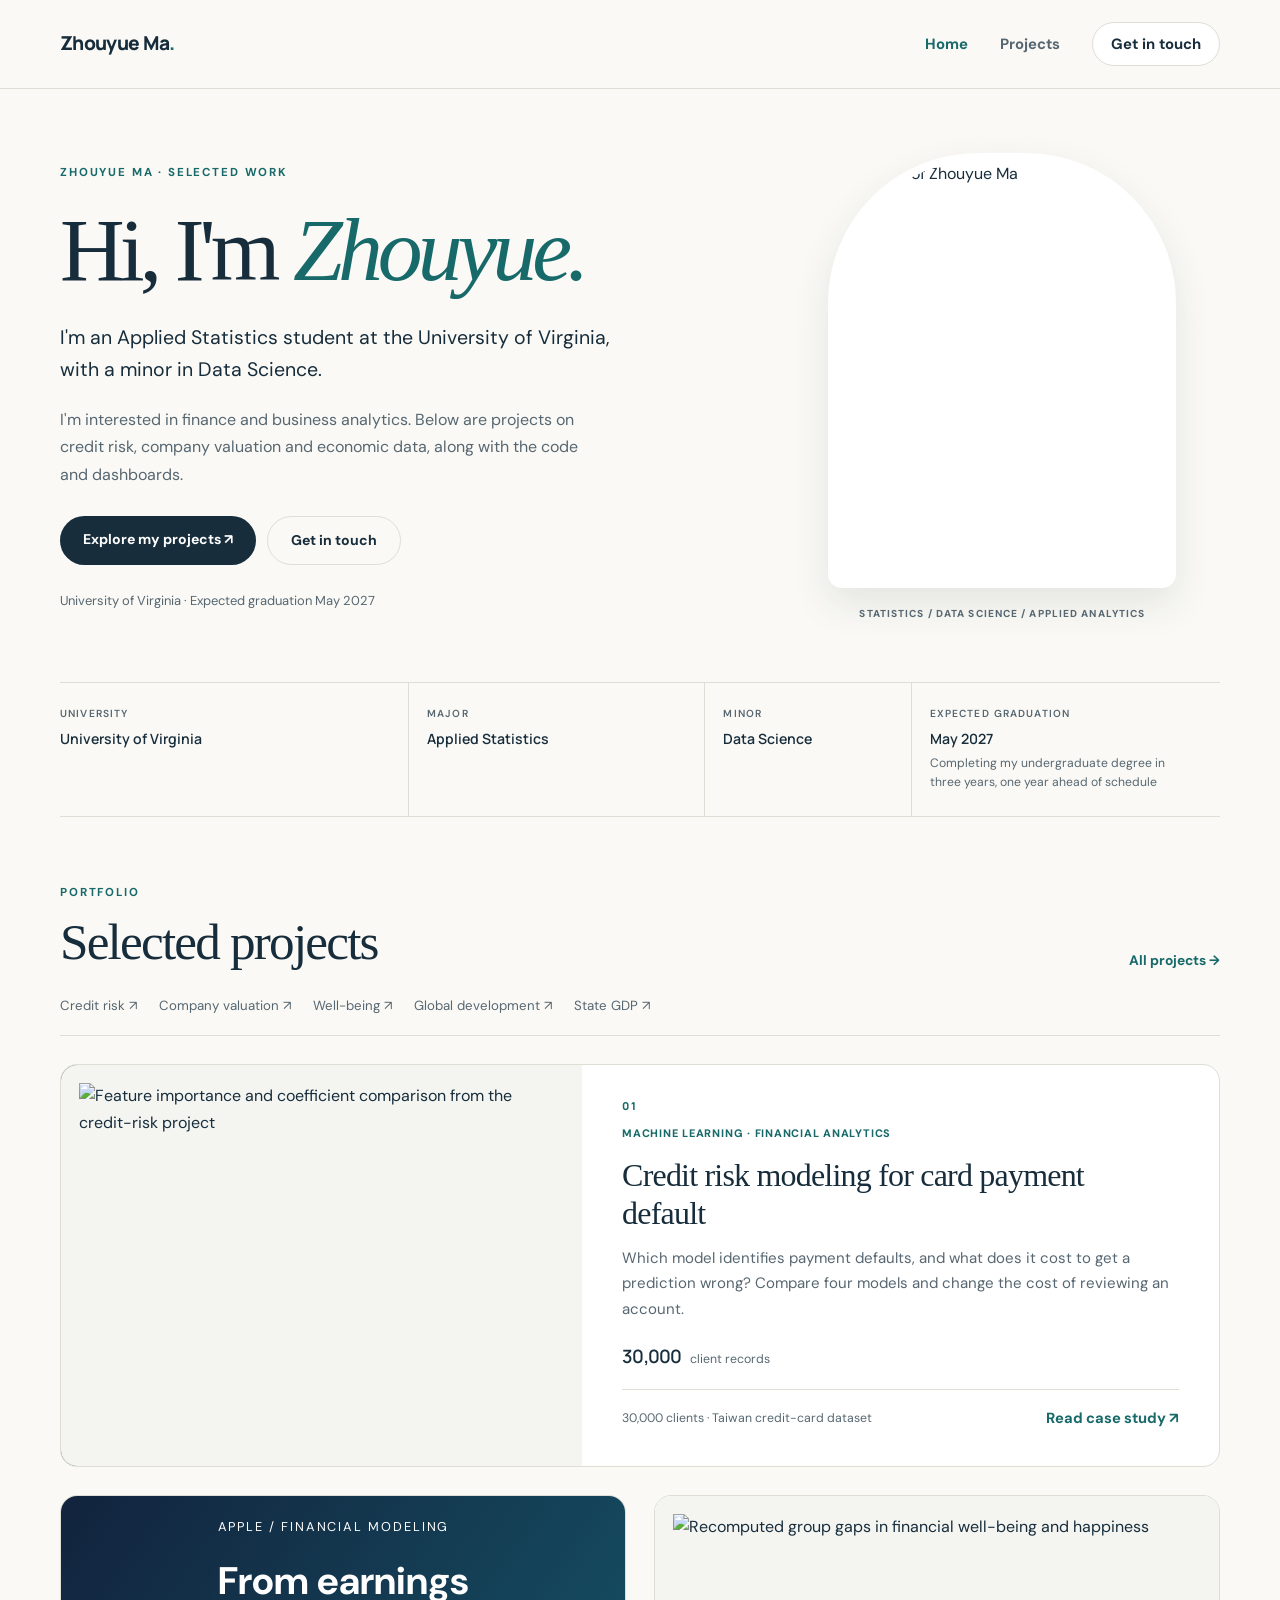
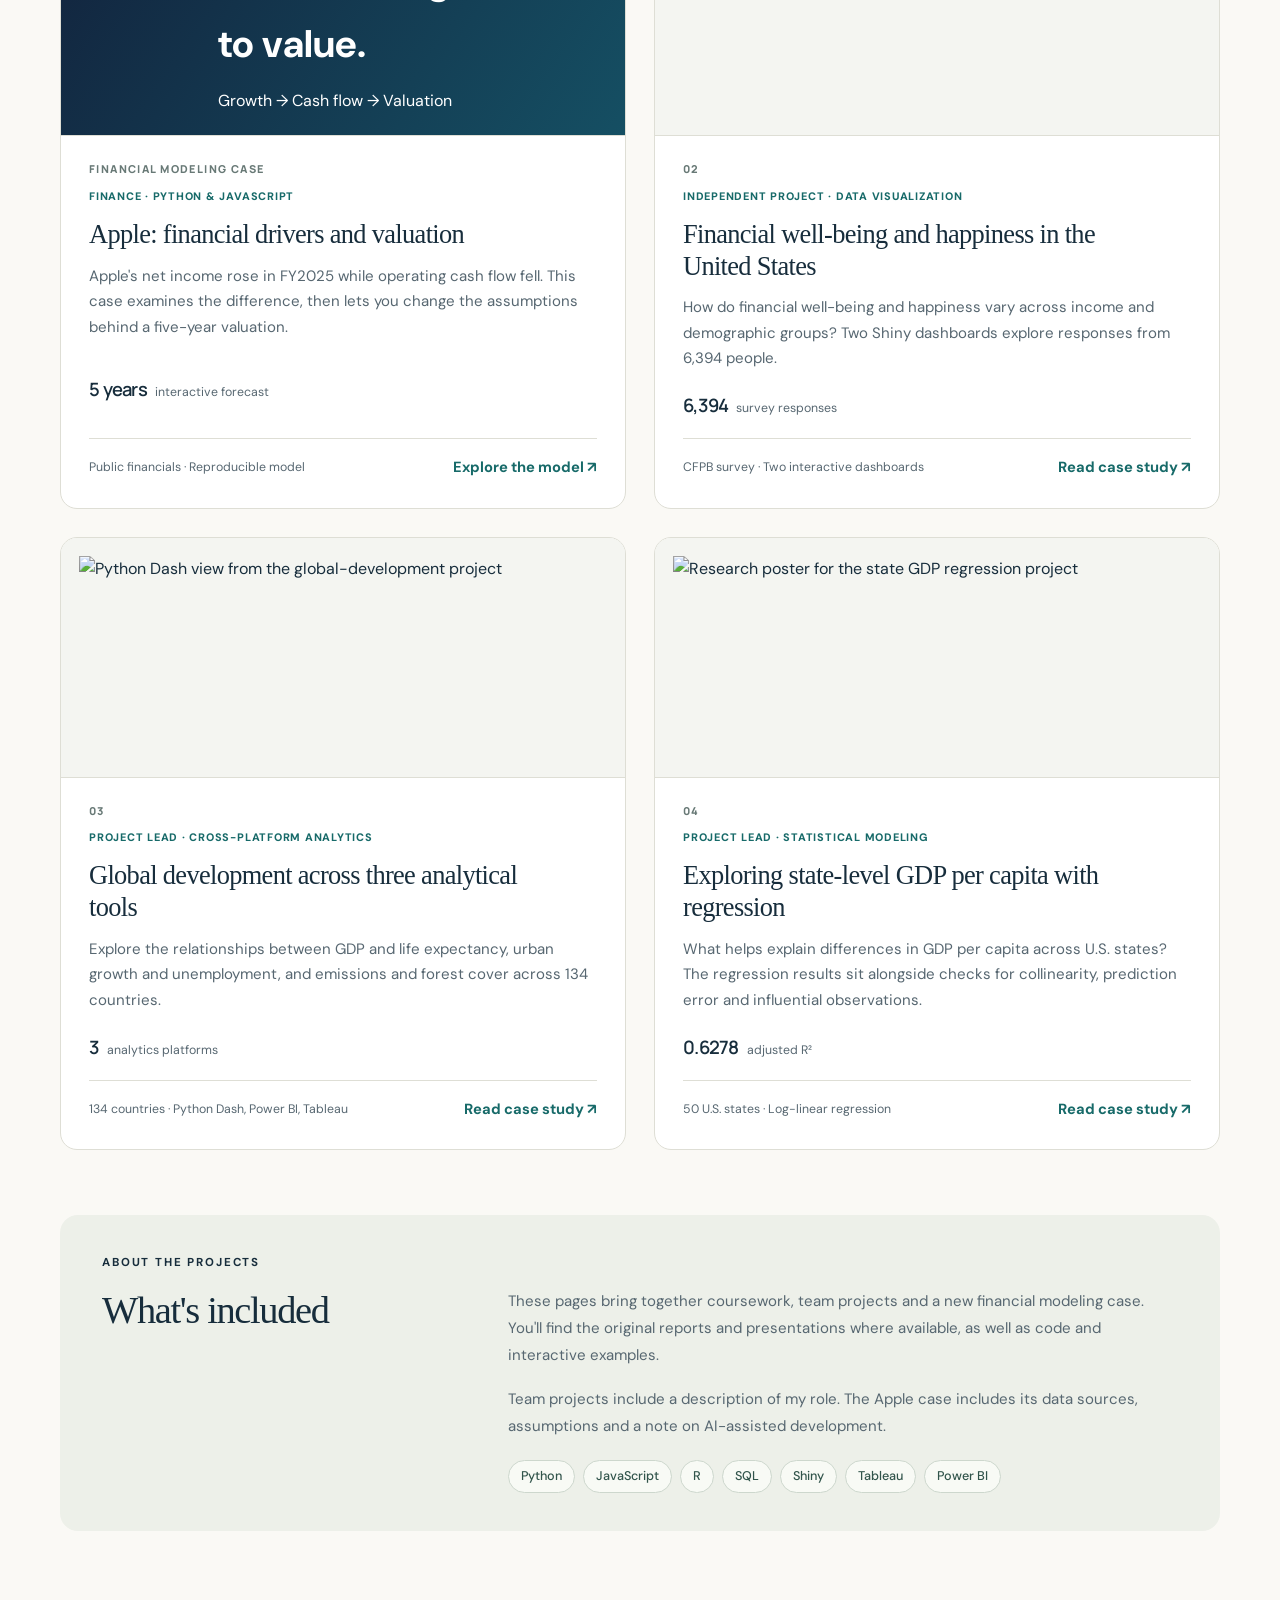
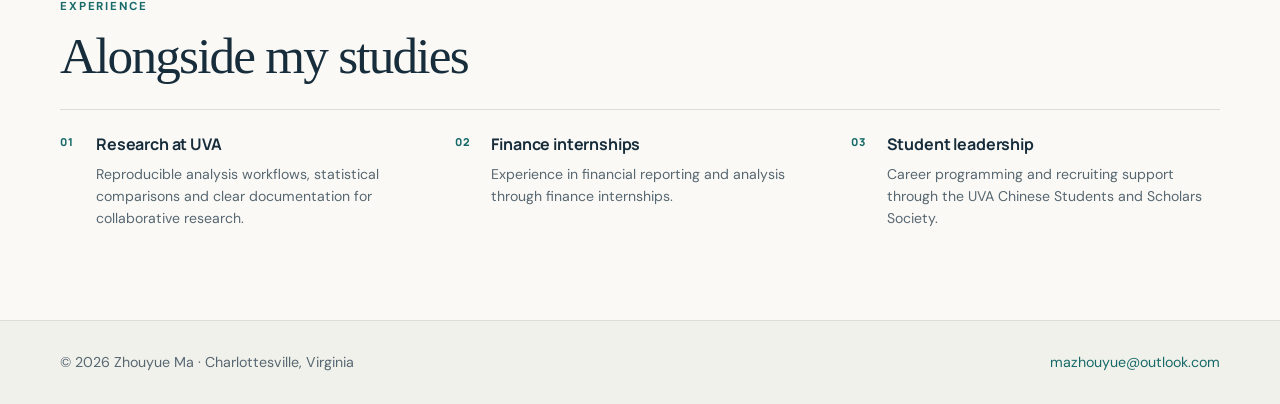
==== commit acc16544: "Feature credit risk first and retain Apple as a supporting project" ====
--- a/index.html
+++ b/index.html
@@ -1,4 +1,4 @@
-<!doctype html><html lang="en"><head><meta charset="utf-8"><meta name="viewport" content="width=device-width,initial-scale=1"><meta name="theme-color" content="#12233d"><title>Selected work — Zhouyue Ma</title><meta name="description" content="Projects in financial analytics, machine learning and data visualization."><link rel="icon" type="image/svg+xml" href="/favicon.svg"><link rel="stylesheet" href="/assets/site.css"></head><body class="homepage"><a class="skip" href="#main">Skip to content</a><header class="mast"><nav class="wrap nav" aria-label="Main navigation"><a class="brand" href="/">Zhouyue Ma<span aria-hidden="true" style="color:#315de6">.</span></a><div class="navlinks"><a href="/" class="active" aria-current="page">Home</a><a href="/projects/" >Projects</a><a class="contact" href="mailto:mazhouyue@outlook.com">Get in touch</a></div></nav></header><main id="main"><div class="wrap">
+<!doctype html><html lang="en"><head><meta charset="utf-8"><meta name="viewport" content="width=device-width,initial-scale=1"><meta name="theme-color" content="#12233d"><title>Selected work — Zhouyue Ma</title><meta name="description" content="Projects in financial analytics, machine learning and data visualization."><link rel="icon" type="image/svg+xml" href="/favicon.svg"><link rel="stylesheet" href="/assets/site.css?v=credit-first"></head><body class="homepage"><a class="skip" href="#main">Skip to content</a><header class="mast"><nav class="wrap nav" aria-label="Main navigation"><a class="brand" href="/">Zhouyue Ma<span aria-hidden="true" style="color:#315de6">.</span></a><div class="navlinks"><a href="/" class="active" aria-current="page">Home</a><a href="/projects/" >Projects</a><a class="contact" href="mailto:mazhouyue@outlook.com">Get in touch</a></div></nav></header><main id="main"><div class="wrap">
 <section class="personal-hero" aria-labelledby="home-title">
   <div class="personal-copy"><div class="eyebrow">Zhouyue Ma · Selected work</div>
     <h1 id="home-title">Hi, I'm <em>Zhouyue.</em></h1>
@@ -12,11 +12,11 @@
 <section class="home-facts" aria-label="Profile at a glance"><div><span>University</span><strong>University of Virginia</strong></div><div><span>Major</span><strong>Applied Statistics</strong></div><div><span>Minor</span><strong>Data Science</strong></div><div><span>Expected graduation</span><strong>May 2027</strong><small>Completing my undergraduate degree in three years, one year ahead of schedule</small></div></section>
 
 
-<section id="projects" aria-labelledby="projects-title"><div class="section-head"><div><div class="eyebrow">Portfolio</div><h2 id="projects-title">Selected projects</h2></div><a href="/projects/">All projects →</a></div><nav class="project-jump" aria-label="Project topics"><a href="/projects/apple-valuation/">Company valuation ↗</a><a href="/projects/credit-risk/">Credit risk ↗</a><a href="/projects/financial-wellbeing/">Well-being ↗</a><a href="/projects/global-development/">Global development ↗</a><a href="/projects/state-gdp-regression/">State GDP ↗</a></nav><div class="grid"><a class="card project-card project-5" href="/projects/apple-valuation/"><span class="project-preview" style="display:flex;align-items:center;justify-content:center;min-height:210px;background:linear-gradient(125deg,#12233d,#154f63);color:white;"><span style="padding:28px"><span style="display:block;font-size:.8rem;letter-spacing:.15em">APPLE / FINANCIAL MODELING</span><strong style="display:block;font-size:2.4rem;margin:12px 0">From earnings<br>to value.</strong><span>Growth → Cash flow → Valuation</span></span></span><span class="project-card-body"><span class="project-number">FINANCIAL MODELING CASE</span><span class="meta">Finance · Python & JavaScript</span><h3>Apple: financial drivers and valuation</h3><p>Apple's net income rose in FY2025 while operating cash flow fell. This case examines the difference, then lets you change the assumptions behind a five-year valuation.</p><span class="project-proof"><strong>5 years</strong><span>interactive forecast</span></span><span class="bottom"><span>Public financials · Reproducible model</span><b>Explore the model ↗</b></span></span></a><a class="card project-card project-1" href="/projects/credit-risk/">
+<section id="projects" aria-labelledby="projects-title"><div class="section-head"><div><div class="eyebrow">Portfolio</div><h2 id="projects-title">Selected projects</h2></div><a href="/projects/">All projects →</a></div><nav class="project-jump" aria-label="Project topics"><a href="/projects/credit-risk/">Credit risk ↗</a><a href="/projects/apple-valuation/">Company valuation ↗</a><a href="/projects/financial-wellbeing/">Well-being ↗</a><a href="/projects/global-development/">Global development ↗</a><a href="/projects/state-gdp-regression/">State GDP ↗</a></nav><div class="grid"><a class="card project-card project-1" href="/projects/credit-risk/">
           <span class="project-preview"><img src="https://zhouyue-ma-portfolio.aus6ve.chatgpt.site/assets/credit-risk-slide-28.png" alt="Feature importance and coefficient comparison from the credit-risk project" loading="lazy"></span>
           <span class="project-card-body"><span class="project-number">01</span><span class="meta">Machine learning · Financial analytics</span><h3>Credit risk modeling for card payment default</h3><p>Which model identifies payment defaults, and what does it cost to get a prediction wrong? Compare four models and change the cost of reviewing an account.</p>
           <span class="project-proof"><strong>30,000</strong><span>client records</span></span>
-          <span class="bottom"><span>30,000 clients · Taiwan credit-card dataset</span><b>Read case study ↗</b></span></span></a><a class="card project-card project-2" href="/projects/financial-wellbeing/">
+          <span class="bottom"><span>30,000 clients · Taiwan credit-card dataset</span><b>Read case study ↗</b></span></span></a><a class="card project-card project-5" href="/projects/apple-valuation/"><span class="project-preview" style="display:flex;align-items:center;justify-content:center;min-height:210px;background:linear-gradient(125deg,#12233d,#154f63);color:white;"><span style="padding:28px"><span style="display:block;font-size:.8rem;letter-spacing:.15em">APPLE / FINANCIAL MODELING</span><strong style="display:block;font-size:2.4rem;margin:12px 0">From earnings<br>to value.</strong><span>Growth → Cash flow → Valuation</span></span></span><span class="project-card-body"><span class="project-number">FINANCIAL MODELING CASE</span><span class="meta">Finance · Python & JavaScript</span><h3>Apple: financial drivers and valuation</h3><p>Apple's net income rose in FY2025 while operating cash flow fell. This case examines the difference, then lets you change the assumptions behind a five-year valuation.</p><span class="project-proof"><strong>5 years</strong><span>interactive forecast</span></span><span class="bottom"><span>Public financials · Reproducible model</span><b>Explore the model ↗</b></span></span></a><a class="card project-card project-2" href="/projects/financial-wellbeing/">
           <span class="project-preview"><img src="https://zhouyue-ma-portfolio.aus6ve.chatgpt.site/assets/wellbeing-group-gaps.png" alt="Recomputed group gaps in financial well-being and happiness" loading="lazy"></span>
           <span class="project-card-body"><span class="project-number">02</span><span class="meta">Independent project · Data visualization</span><h3>Financial well-being and happiness in the United States</h3><p>How do financial well-being and happiness vary across income and demographic groups? Two Shiny dashboards explore responses from 6,394 people.</p>
           <span class="project-proof"><strong>6,394</strong><span>survey responses</span></span>
--- a/assets/site.css
+++ b/assets/site.css
@@ -76,13 +76,13 @@
 .homepage .project-proof strong{font-size:1.15rem;color:var(--ink);font-weight:600}
 .homepage .project-proof span{font-size:.77rem;font-weight:400}
 .homepage .project-card .bottom{border-top:1px solid var(--line);padding-top:16px;gap:12px;font-size:.77rem;align-items:center}
-.homepage .project-5{grid-column:1/-1;display:grid;grid-template-columns:minmax(0,.9fr) minmax(0,1.1fr);background:#fff}
-.homepage .project-5 .project-preview{height:100%;min-height:350px!important;border:0;background:#173941!important;align-items:center!important}
-.homepage .project-5 .project-preview>span{padding:38px!important}
-.homepage .project-5 .project-preview strong{font:400 3.3rem/1.06 Georgia,serif!important;margin:24px 0!important}
-.homepage .project-5 .project-card-body{padding:36px 40px}
-.homepage .project-5 h3{font-size:2rem}
-.homepage .project-5 .project-number{color:var(--teal)}
+.homepage .project-1{grid-column:1/-1;display:grid;grid-template-columns:minmax(0,.9fr) minmax(0,1.1fr);background:#fff}
+.homepage .project-1 .project-preview{height:100%;min-height:350px!important;border:0;background:#173941!important;align-items:center!important}
+.homepage .project-1 .project-preview>span{padding:38px!important}
+.homepage .project-1 .project-preview strong{font:400 3.3rem/1.06 Georgia,serif!important;margin:24px 0!important}
+.homepage .project-1 .project-card-body{padding:36px 40px}
+.homepage .project-1 h3{font-size:2rem}
+.homepage .project-1 .project-number{color:var(--teal)}
 .homepage .about-home{background:#edf0e9;color:var(--ink);border:0;border-radius:18px;padding:38px 42px;margin:65px 0 0}
 .homepage .about-home:after{content:none}
 .homepage .about-home .eyebrow,.homepage .about-home h2{color:var(--ink)}
@@ -110,8 +110,8 @@
 @media(max-width:850px){
  .personal-hero{gap:35px;padding-top:48px;grid-template-columns:minmax(0,1.2fr) minmax(210px,.8fr)}
  .personal-hero h1{font-size:4rem}.personal-lead{font-size:1.1rem}
- .homepage .project-5 .project-card-body{padding:28px}
- .homepage .project-5 .project-preview strong{font-size:2.8rem!important}
+ .homepage .project-1 .project-card-body{padding:28px}
+ .homepage .project-1 .project-preview strong{font-size:2.8rem!important}
  .experience-list{grid-template-columns:1fr;gap:0}.experience-list article+article{border-top:1px solid var(--line)}
 }
 @media(max-width:620px){
@@ -127,13 +127,13 @@
  .home-facts strong{font-size:.82rem}.home-facts small{font-size:.71rem}
  .project-jump{gap:10px 16px;margin-bottom:22px}.project-jump a{font-size:.77rem}
  .homepage .grid{grid-template-columns:1fr;gap:22px}
- .homepage .project-5{grid-column:auto;display:flex}
- .homepage .project-5 .project-preview{height:235px;min-height:235px!important}
- .homepage .project-5 .project-preview>span{padding:25px!important;width:100%}
- .homepage .project-5 .project-preview strong{font-size:2.7rem!important;margin:15px 0!important}
+ .homepage .project-1{grid-column:auto;display:flex}
+ .homepage .project-1 .project-preview{height:235px;min-height:235px!important}
+ .homepage .project-1 .project-preview>span{padding:25px!important;width:100%}
+ .homepage .project-1 .project-preview strong{font-size:2.7rem!important;margin:15px 0!important}
  .homepage .project-preview{height:205px}
- .homepage .project-card-body,.homepage .project-5 .project-card-body{padding:24px}
- .homepage .project-5 h3,.homepage .project-card h3{font-size:1.6rem}
+ .homepage .project-card-body,.homepage .project-1 .project-card-body{padding:24px}
+ .homepage .project-1 h3,.homepage .project-card h3{font-size:1.6rem}
  .homepage .project-card .bottom{flex-wrap:wrap}
  .homepage .about-home{padding:28px 24px;margin:38px 0 0}
  .homepage .about-layout{grid-template-columns:1fr;gap:8px}
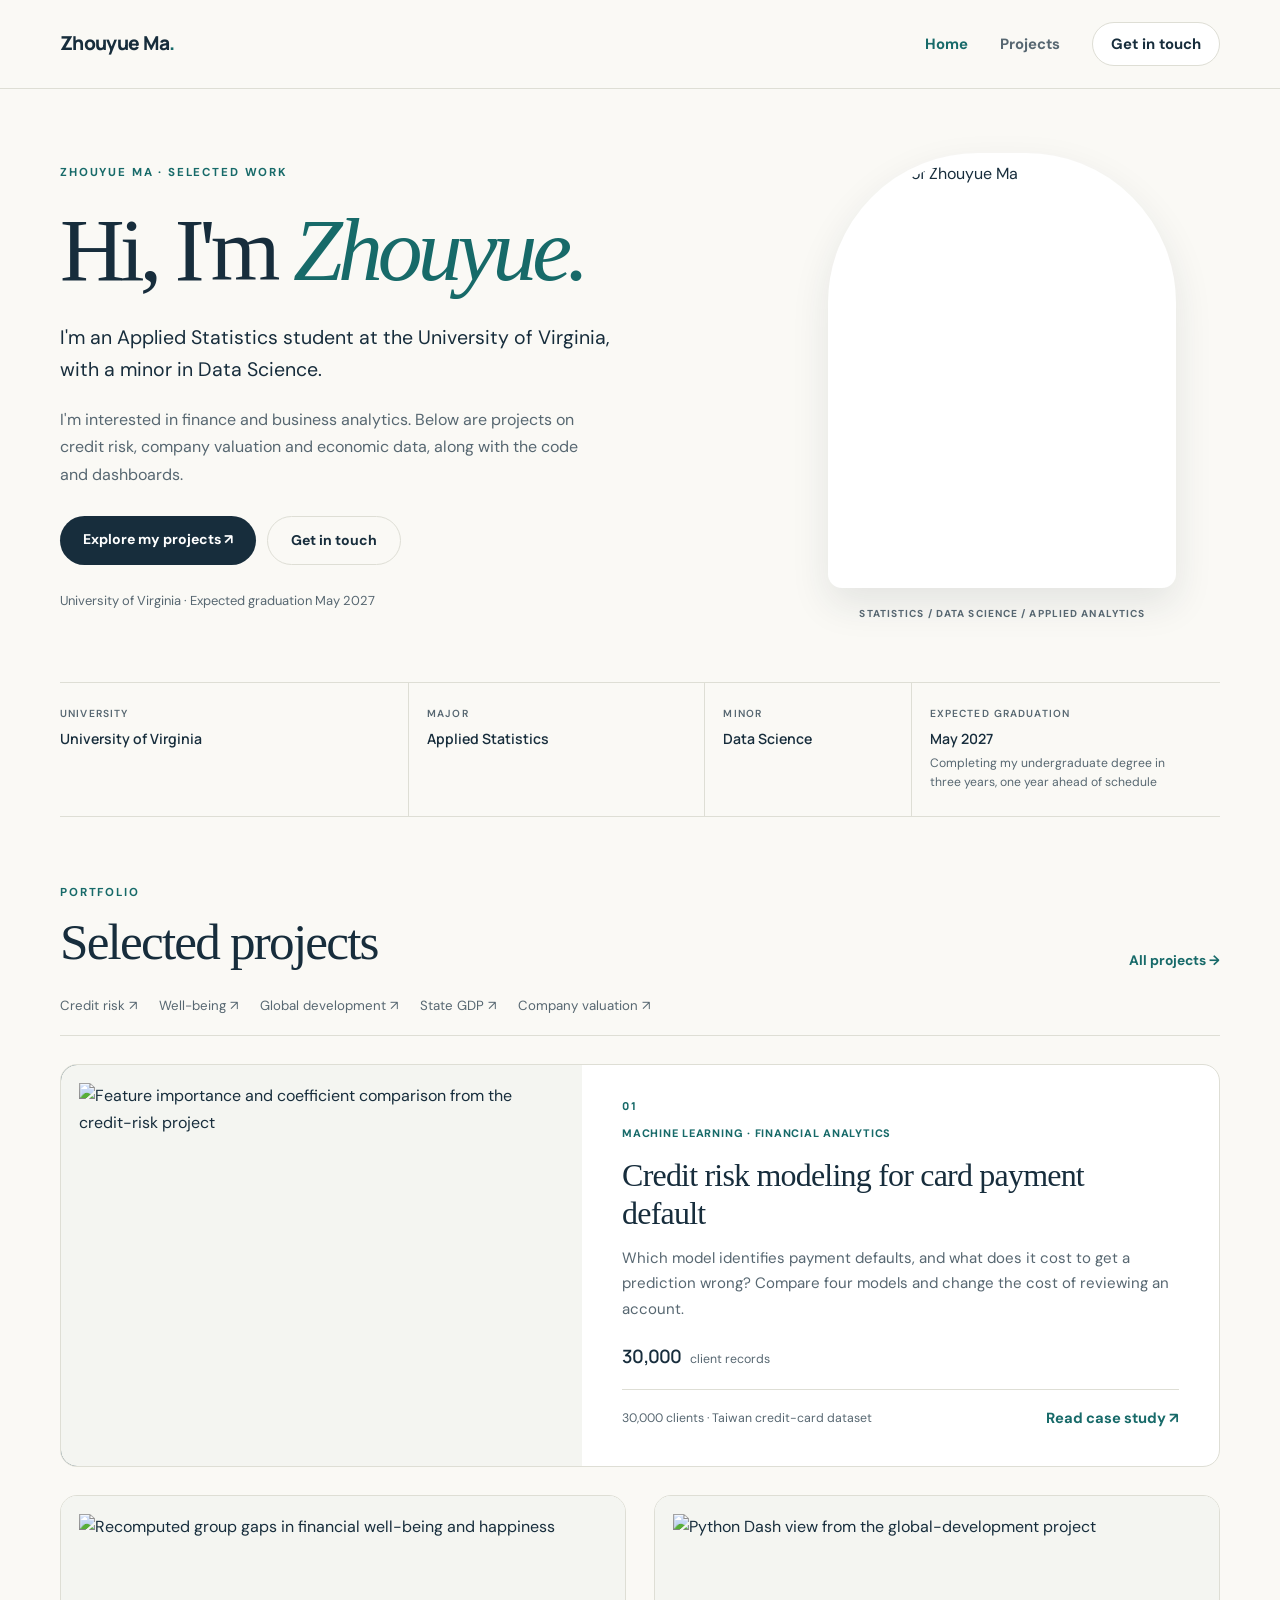
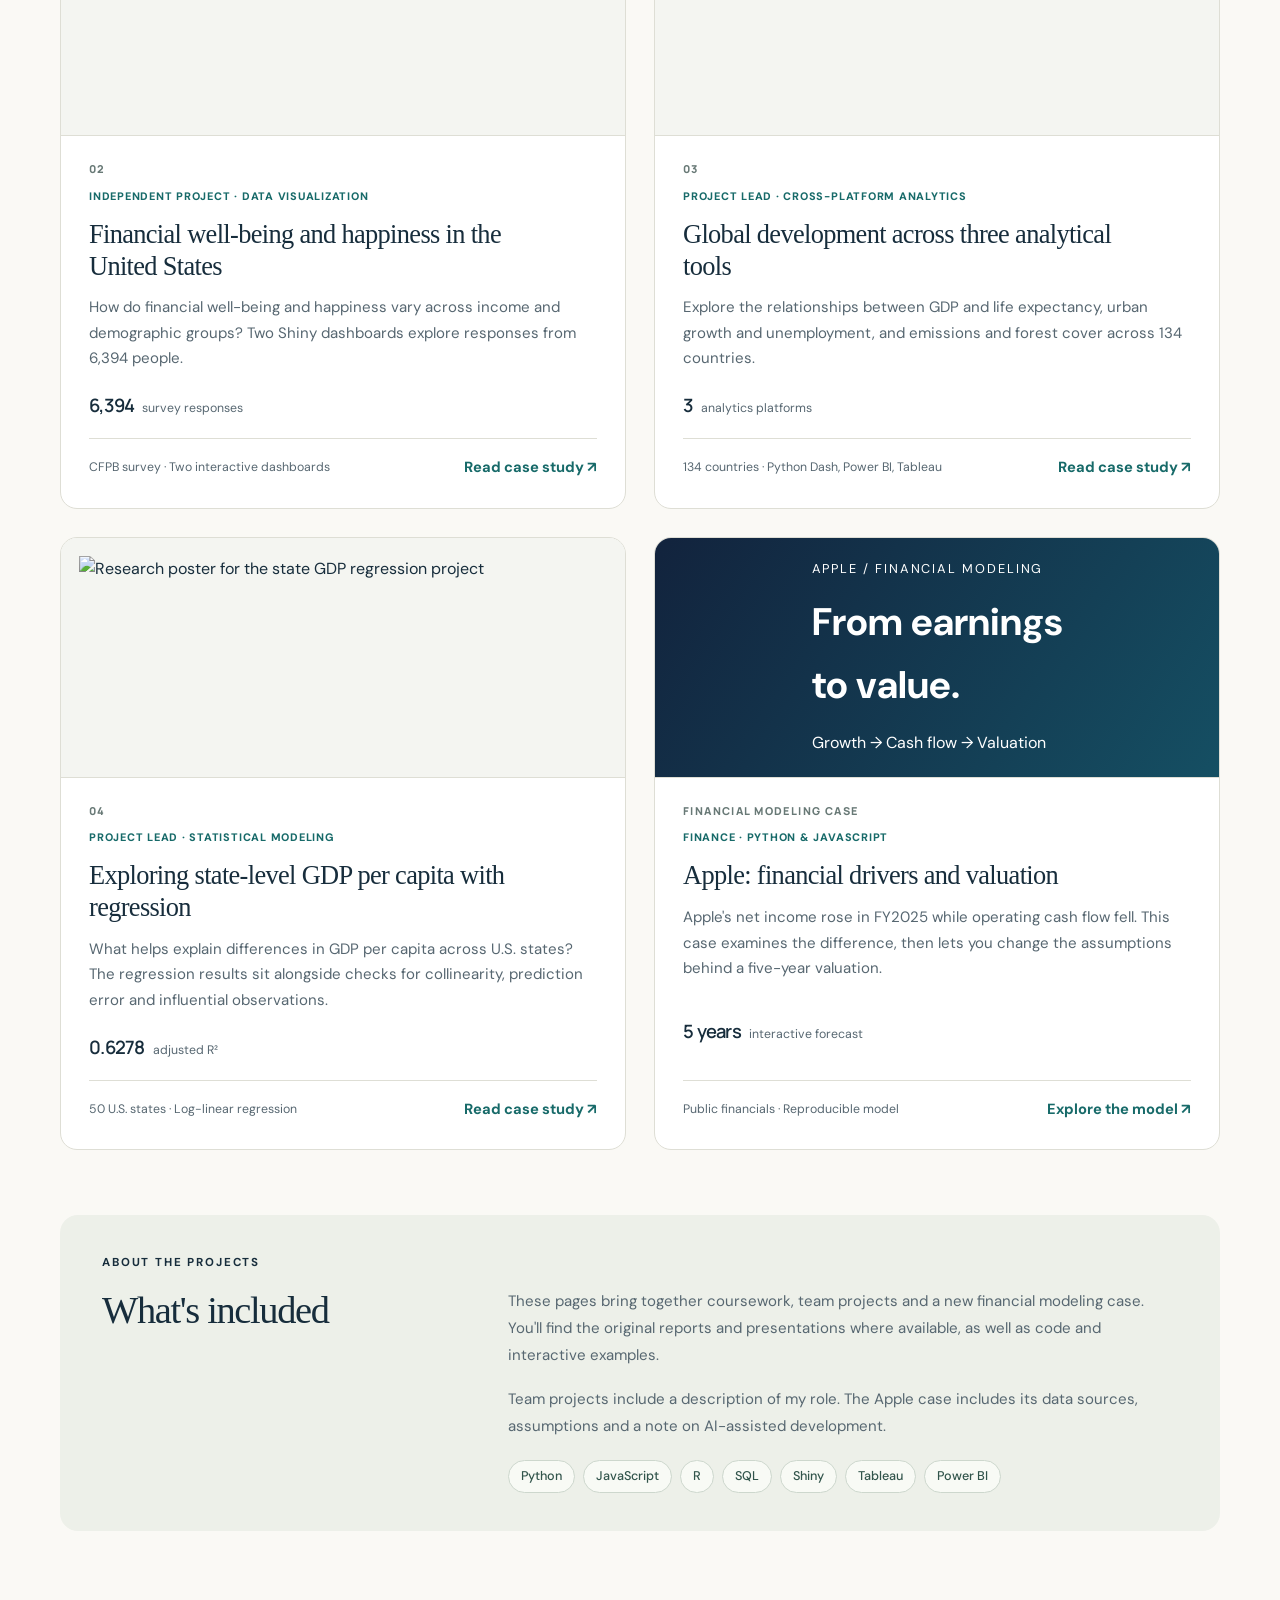
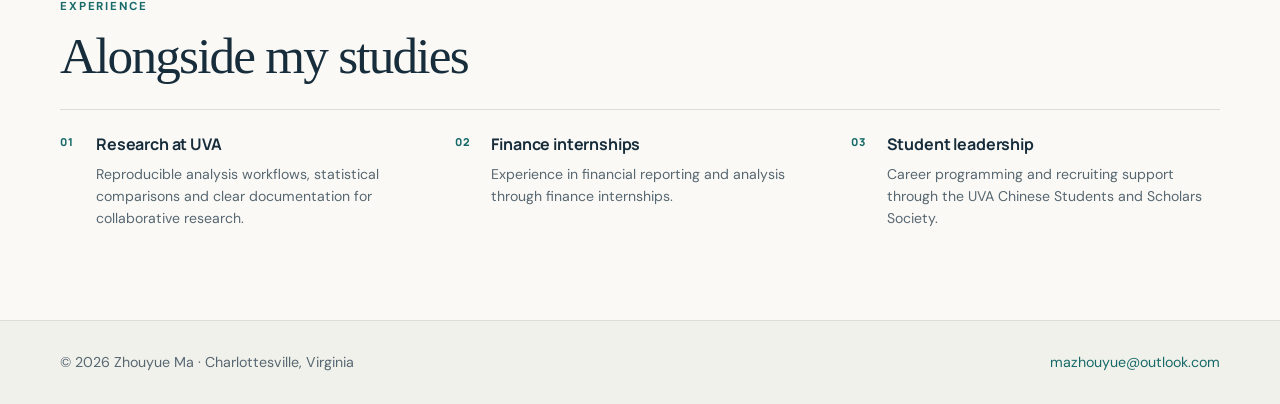
==== commit 49fa1994: "Move Apple valuation to the end of portfolio listings" ====
--- a/index.html
+++ b/index.html
@@ -12,11 +12,11 @@
 <section class="home-facts" aria-label="Profile at a glance"><div><span>University</span><strong>University of Virginia</strong></div><div><span>Major</span><strong>Applied Statistics</strong></div><div><span>Minor</span><strong>Data Science</strong></div><div><span>Expected graduation</span><strong>May 2027</strong><small>Completing my undergraduate degree in three years, one year ahead of schedule</small></div></section>
 
 
-<section id="projects" aria-labelledby="projects-title"><div class="section-head"><div><div class="eyebrow">Portfolio</div><h2 id="projects-title">Selected projects</h2></div><a href="/projects/">All projects →</a></div><nav class="project-jump" aria-label="Project topics"><a href="/projects/credit-risk/">Credit risk ↗</a><a href="/projects/apple-valuation/">Company valuation ↗</a><a href="/projects/financial-wellbeing/">Well-being ↗</a><a href="/projects/global-development/">Global development ↗</a><a href="/projects/state-gdp-regression/">State GDP ↗</a></nav><div class="grid"><a class="card project-card project-1" href="/projects/credit-risk/">
+<section id="projects" aria-labelledby="projects-title"><div class="section-head"><div><div class="eyebrow">Portfolio</div><h2 id="projects-title">Selected projects</h2></div><a href="/projects/">All projects →</a></div><nav class="project-jump" aria-label="Project topics"><a href="/projects/credit-risk/">Credit risk ↗</a><a href="/projects/financial-wellbeing/">Well-being ↗</a><a href="/projects/global-development/">Global development ↗</a><a href="/projects/state-gdp-regression/">State GDP ↗</a><a href="/projects/apple-valuation/">Company valuation ↗</a></nav><div class="grid"><a class="card project-card project-1" href="/projects/credit-risk/">
           <span class="project-preview"><img src="https://zhouyue-ma-portfolio.aus6ve.chatgpt.site/assets/credit-risk-slide-28.png" alt="Feature importance and coefficient comparison from the credit-risk project" loading="lazy"></span>
           <span class="project-card-body"><span class="project-number">01</span><span class="meta">Machine learning · Financial analytics</span><h3>Credit risk modeling for card payment default</h3><p>Which model identifies payment defaults, and what does it cost to get a prediction wrong? Compare four models and change the cost of reviewing an account.</p>
           <span class="project-proof"><strong>30,000</strong><span>client records</span></span>
-          <span class="bottom"><span>30,000 clients · Taiwan credit-card dataset</span><b>Read case study ↗</b></span></span></a><a class="card project-card project-5" href="/projects/apple-valuation/"><span class="project-preview" style="display:flex;align-items:center;justify-content:center;min-height:210px;background:linear-gradient(125deg,#12233d,#154f63);color:white;"><span style="padding:28px"><span style="display:block;font-size:.8rem;letter-spacing:.15em">APPLE / FINANCIAL MODELING</span><strong style="display:block;font-size:2.4rem;margin:12px 0">From earnings<br>to value.</strong><span>Growth → Cash flow → Valuation</span></span></span><span class="project-card-body"><span class="project-number">FINANCIAL MODELING CASE</span><span class="meta">Finance · Python & JavaScript</span><h3>Apple: financial drivers and valuation</h3><p>Apple's net income rose in FY2025 while operating cash flow fell. This case examines the difference, then lets you change the assumptions behind a five-year valuation.</p><span class="project-proof"><strong>5 years</strong><span>interactive forecast</span></span><span class="bottom"><span>Public financials · Reproducible model</span><b>Explore the model ↗</b></span></span></a><a class="card project-card project-2" href="/projects/financial-wellbeing/">
+          <span class="bottom"><span>30,000 clients · Taiwan credit-card dataset</span><b>Read case study ↗</b></span></span></a><a class="card project-card project-2" href="/projects/financial-wellbeing/">
           <span class="project-preview"><img src="https://zhouyue-ma-portfolio.aus6ve.chatgpt.site/assets/wellbeing-group-gaps.png" alt="Recomputed group gaps in financial well-being and happiness" loading="lazy"></span>
           <span class="project-card-body"><span class="project-number">02</span><span class="meta">Independent project · Data visualization</span><h3>Financial well-being and happiness in the United States</h3><p>How do financial well-being and happiness vary across income and demographic groups? Two Shiny dashboards explore responses from 6,394 people.</p>
           <span class="project-proof"><strong>6,394</strong><span>survey responses</span></span>
@@ -28,7 +28,7 @@
           <span class="project-preview"><img src="https://zhouyue-ma-portfolio.aus6ve.chatgpt.site/assets/state-gdp-poster.png" alt="Research poster for the state GDP regression project" loading="lazy"></span>
           <span class="project-card-body"><span class="project-number">04</span><span class="meta">Project lead · Statistical modeling</span><h3>Exploring state-level GDP per capita with regression</h3><p>What helps explain differences in GDP per capita across U.S. states? The regression results sit alongside checks for collinearity, prediction error and influential observations.</p>
           <span class="project-proof"><strong>0.6278</strong><span>adjusted R²</span></span>
-          <span class="bottom"><span>50 U.S. states · Log-linear regression</span><b>Read case study ↗</b></span></span></a></div></section>
+          <span class="bottom"><span>50 U.S. states · Log-linear regression</span><b>Read case study ↗</b></span></span></a><a class="card project-card project-5" href="/projects/apple-valuation/"><span class="project-preview" style="display:flex;align-items:center;justify-content:center;min-height:210px;background:linear-gradient(125deg,#12233d,#154f63);color:white;"><span style="padding:28px"><span style="display:block;font-size:.8rem;letter-spacing:.15em">APPLE / FINANCIAL MODELING</span><strong style="display:block;font-size:2.4rem;margin:12px 0">From earnings<br>to value.</strong><span>Growth → Cash flow → Valuation</span></span></span><span class="project-card-body"><span class="project-number">FINANCIAL MODELING CASE</span><span class="meta">Finance · Python & JavaScript</span><h3>Apple: financial drivers and valuation</h3><p>Apple's net income rose in FY2025 while operating cash flow fell. This case examines the difference, then lets you change the assumptions behind a five-year valuation.</p><span class="project-proof"><strong>5 years</strong><span>interactive forecast</span></span><span class="bottom"><span>Public financials · Reproducible model</span><b>Explore the model ↗</b></span></span></a></div></section>
 <section class="about-home" id="about" aria-labelledby="about-title"><div class="eyebrow">About the projects</div><div class="about-layout"><h2 id="about-title">What's included</h2><div><p>These pages bring together coursework, team projects and a new financial modeling case. You'll find the original reports and presentations where available, as well as code and interactive examples.</p><p>Team projects include a description of my role. The Apple case includes its data sources, assumptions and a note on AI-assisted development.</p><div class="tool-line"><span>Python</span><span>JavaScript</span><span>R</span><span>SQL</span><span>Shiny</span><span>Tableau</span><span>Power BI</span></div></div></div></section>
 <section class="experience-home" aria-labelledby="experience-title"><div class="section-head"><div><div class="eyebrow">Experience</div><h2 id="experience-title">Alongside my studies</h2></div></div><div class="experience-list"><article><span>01</span><div><h3>Research at UVA</h3><p>Reproducible analysis workflows, statistical comparisons and clear documentation for collaborative research.</p></div></article><article><span>02</span><div><h3>Finance internships</h3><p>Experience in financial reporting and analysis through finance internships.</p></div></article><article><span>03</span><div><h3>Student leadership</h3><p>Career programming and recruiting support through the UVA Chinese Students and Scholars Society.</p></div></article></div></section>
 
